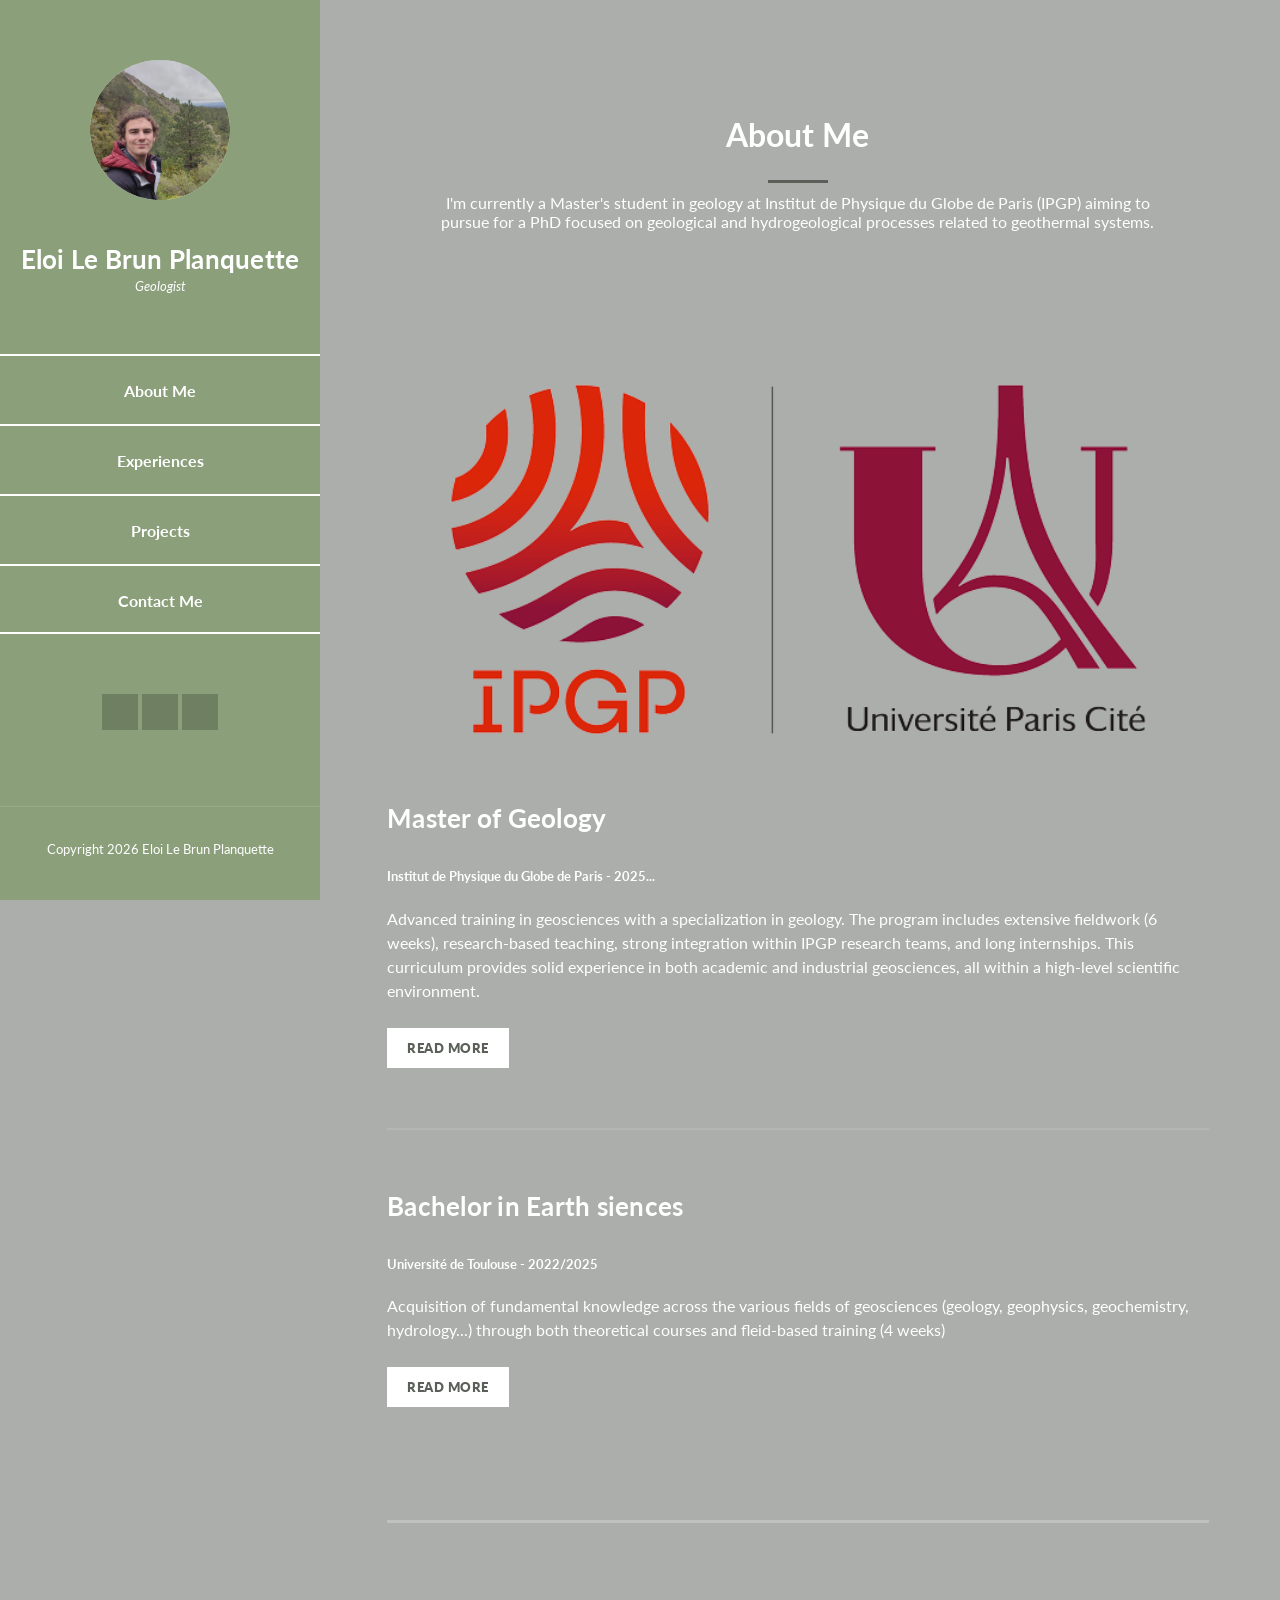
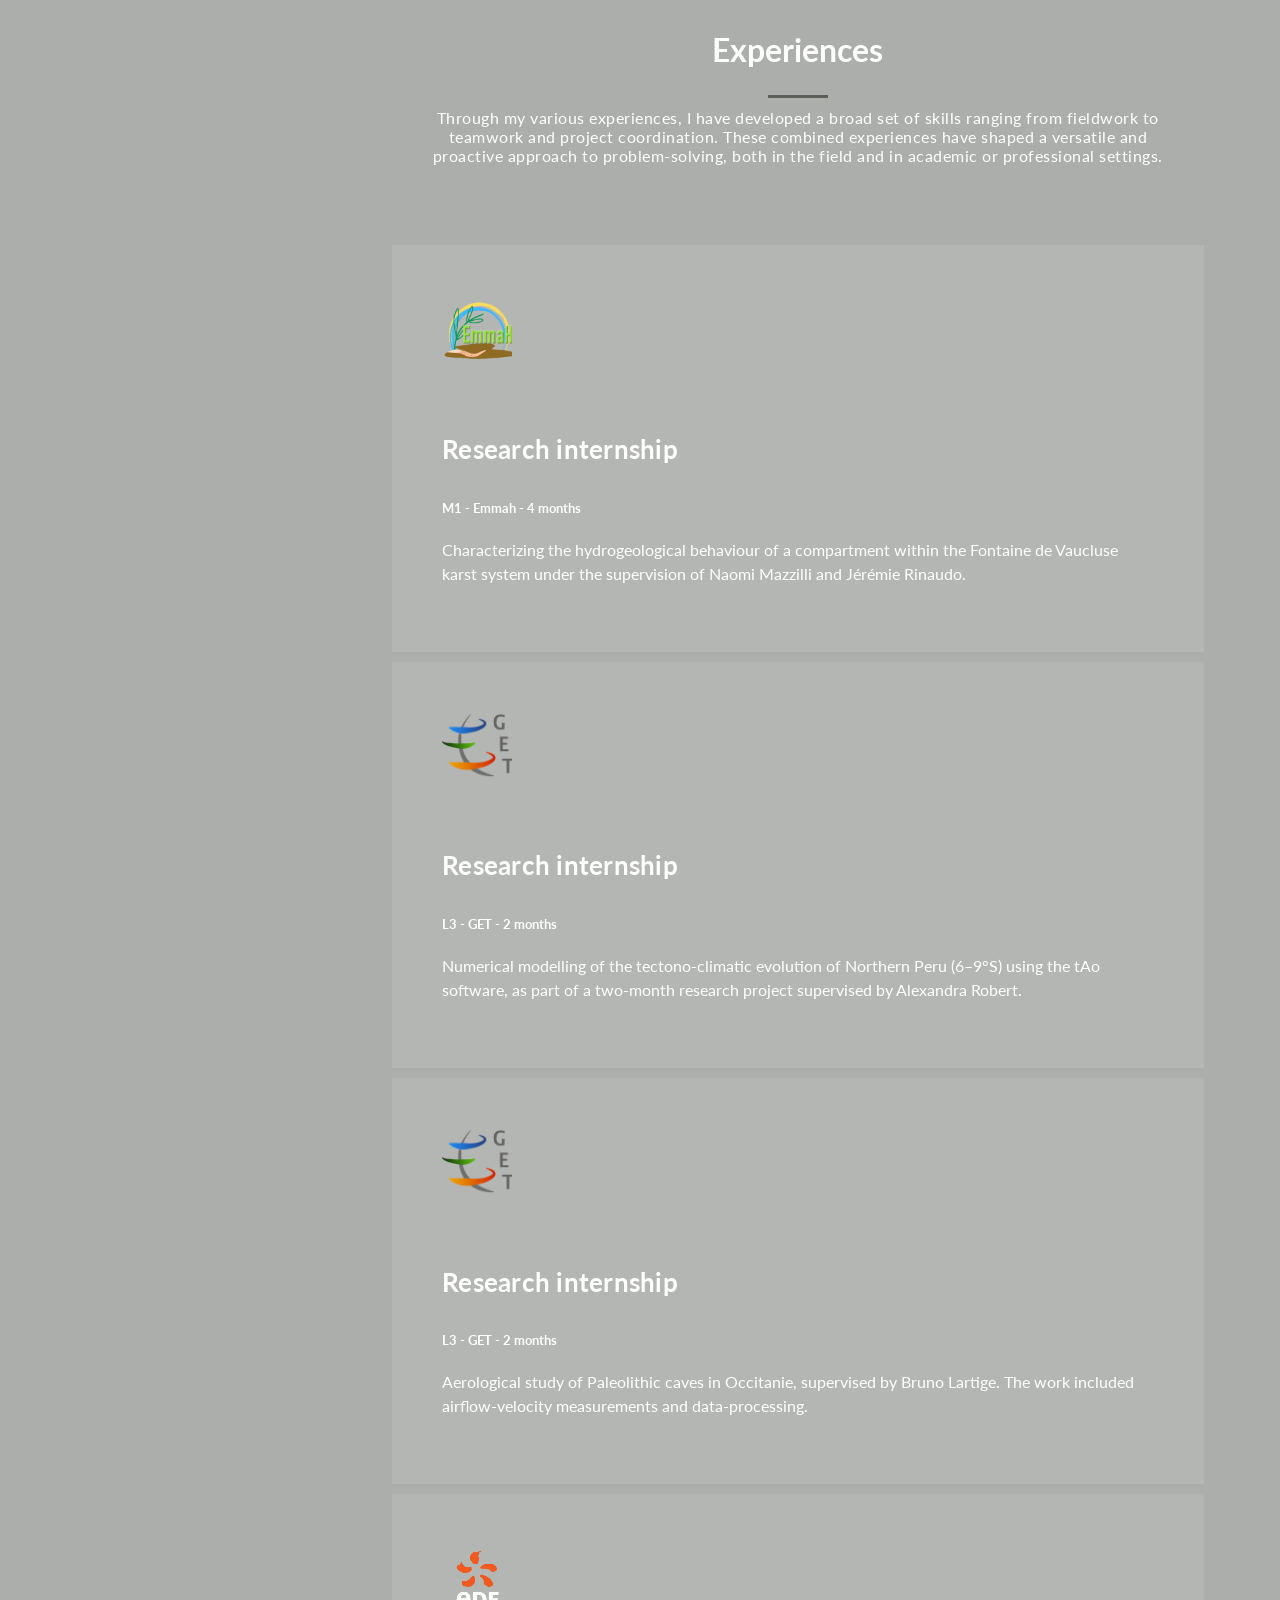
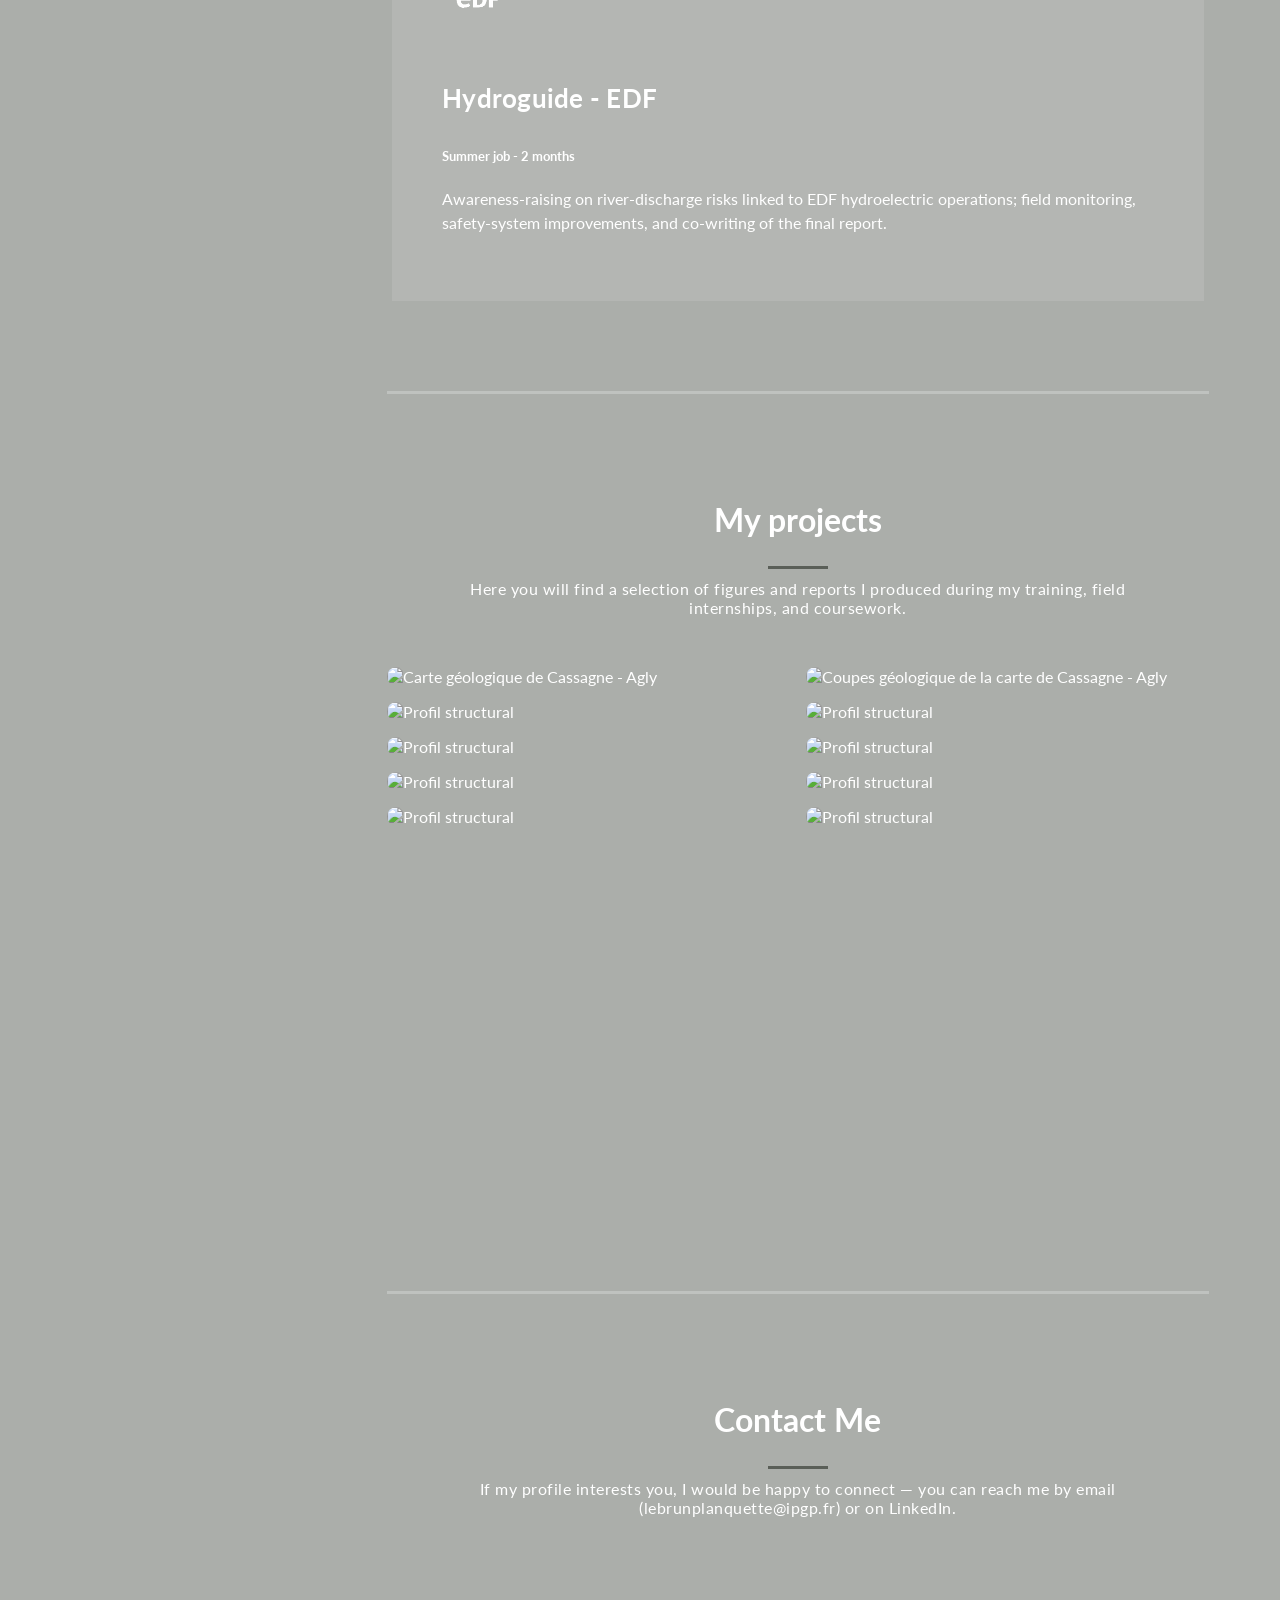
==== docs/index.html @ 13ba695a "Add files via upload" ====
<!DOCTYPE html>
<html lang="en">
  <head>
    <meta charset="utf-8" />
    <meta
      name="viewport"
      content="width=device-width, initial-scale=1, shrink-to-fit=no"
    />
    <meta name="description" content="" />
    <meta name="author" content="Eloi Le Brun Planquette" />
    <link
      href="https://fonts.googleapis.com/css?family=Lato:100,300,400,700,900"
      rel="stylesheet"
    />

    <title>Eloi Le Brun</title>
<!--
Reflux Template
https://templatemo.com/tm-531-reflux
-->
    <!-- Bootstrap core CSS -->
    <link href="vendor/bootstrap/css/bootstrap.min.css" rel="stylesheet" />

    <!-- Additional CSS Files -->
    <link rel="stylesheet" href="assets/css/fontawesome.css" />
    <link rel="stylesheet" href="assets/css/templatemo-style.css" />
    <link rel="stylesheet" href="assets/css/owl.css" />
    <link rel="stylesheet" href="assets/css/lightbox.css" />
    <link rel="stylesheet" href="assets/css/gallery.css" />
  </head>

  <body>
    <div id="page-wraper">
      <!-- Sidebar Menu -->
      <div class="responsive-nav">
        <i class="fa fa-bars" id="menu-toggle"></i>
        <div id="menu" class="menu">
          <i class="fa fa-times" id="menu-close"></i>
          <div class="container">
            <div class="image">
              <a href="#"><img src="assets/images/tof_prof.jpg" alt="" /></a>
            </div>
            <div class="author-content">
              <h4>Eloi Le Brun Planquette</h4>
              <span>Geologist</span>
            </div>
            <nav class="main-nav" role="navigation">
              <ul class="main-menu">
                <li><a href="#section1">About Me</a></li>
                <li><a href="#section2">Experiences</a></li>
                <li><a href="#section3">Projects</a></li>
                <li><a href="#section4">Contact Me</a></li>
              </ul>
            </nav>
            <div class="social-network">
              <ul class="soial-icons">
                
                <li>
                  <a href="https://www.linkedin.com/in/eloi-le-brun-planquette-794872347" target="_blank"><i class="fa fa-linkedin"></i></a>
                </li>
                <li>
                  <a href="../assets/images/CV2.pdf" target="_blank"><i class="fa fa-file"></i> </a>
                </li>
                <li>
                  <a href="#" onclick="copyMail()"><i class="fa fa-envelope-o"></i></a>
                  <span id="copy-msg" style="display:none; margin-left:8px;">Copied!</span>
                </li>
                
              </ul>
            </div>
            <div class="copyright-text">
              <p>Copyright 2026 Eloi Le Brun Planquette</p>
            </div>
          </div>
        </div>
      </div>

      <section class="section about-me" data-section="section1">
        <div class="container">
          <div class="section-heading">
            <h2>About Me</h2>
            <div class="line-dec"></div>
            <span
              > </span
            >I'm currently a Master's student in geology at Institut de Physique du Globe de Paris (IPGP) 
            aiming to pursue for a PhD  focused on geological and hydrogeological processes 
            related to geothermal systems.
          </div>
          <div class="left-image-post">
            <div class="row">
              <div class="col-md-6">
                <div class="left-image">
                  <img src="assets/images/logoUP-IPG.png" alt="" />
                </div>
              </div>
              <div class="col-md-6">
                <div class="right-text">
                  <h4>Master of Geology</h4>
                  <h5>Institut de Physique du Globe de Paris - 2025...</h5>
                  <p>
                    Advanced training in geosciences with a specialization in geology. 
                    The program includes extensive fieldwork (6 weeks), research‑based teaching, 
                    strong integration within IPGP research teams, and long internships. 
                    This curriculum provides solid experience in both academic and industrial geosciences, 
                    all within a high‑level scientific environment.
                  </p>
                  <div class="white-button">
                    <a href="#">Read More</a>
                  </div>
                </div>
              </div>
            </div>
          </div>
          <div class="right-image-post">
            <div class="row">
              <div class="col-md-6">
                <div class="left-text">
                  <h4>Bachelor in Earth siences</h4>
                  <h5>Université de Toulouse - 2022/2025</h5>
                  <p>
                  Acquisition of fundamental knowledge across the various fields of geosciences 
                  (geology, geophysics, geochemistry, hydrology...) through both theoretical courses 
                  and fleid-based training (4 weeks)
                  </p>
                  <div class="white-button">
                    <a href="#">Read More</a>
                  </div>
                </div>
              </div>
              <div class="col-md-6">
                <div class="right-image">
                  <img src="assets/images/UT.svg" alt="" />
                </div>
              </div>
            </div>
          </div>
        </div>
      </section>

      <section class="section my-services" data-section="section2">
        <div class="container">
          <div class="section-heading">
            <h2>Experiences</h2>
            <div class="line-dec"></div>
            <span
              >Through my various experiences, I have developed a broad set of skills ranging 
              from fieldwork to teamwork and project coordination. These combined experiences 
              have shaped a versatile and proactive approach to problem‑solving, both in the 
              field and in academic or professional settings.</span
            >
          </div>
          <div class="row">
            <div class="col-md-6">
              <div class="service-item">
                <div class="first-service-icon service-icon"></div>
                <h4>Research internship</h4>
                <h5>M1 - Emmah - 4 months</h5>
                <p>
                  Characterizing the hydrogeological behaviour of a compartment within the Fontaine de Vaucluse 
                  karst system under the supervision of Naomi Mazzilli and Jérémie Rinaudo.
                </p>
              </div>
            </div>
            <div class="col-md-6">
              <div class="service-item">
                <div class="second-service-icon service-icon"></div>
                <h4>Research internship</h4>
                <h5>L3 - GET - 2 months</h5>
                <p>
                  Numerical modelling of the tectono‑climatic evolution of Northern Peru (6–9°S) 
                  using the tAo software, as part of a two‑month research project supervised by Alexandra Robert.
                </p>
              </div>
            </div>
            <div class="col-md-6">
              <div class="service-item">
                <div class="third-service-icon service-icon"></div>
                <h4>Research internship</h4>
                <h5>L3 - GET - 2 months</h5>
                <p>
                  Aerological study of Paleolithic caves in Occitanie, supervised by Bruno Lartige. The work included airflow‑velocity measurements and data-processing.
                </p>
              </div>
            </div>
            <div class="col-md-6">
              <div class="service-item">
                <div class="fourth-service-icon service-icon"></div>
                <h4>Hydroguide - EDF</h4>
                <h5>Summer job - 2 months</h5>
                <p>
                 Awareness‑raising on river‑discharge risks linked to EDF hydroelectric operations; field monitoring, 
                 safety‑system improvements, and co‑writing of the final report.
                </p>
              </div>
            </div>
          </div>
        </div>
      </section>

      <section class="section my-work" data-section="section3">
        <div class="container">
          <div class="section-heading">
            <h2>My projects</h2>
            <div class="line-dec"></div>
            <span
              >Here you will find a selection of figures and reports I produced during my training, 
              field internships, and coursework.</span
            >
          </div>

          <div class="gallery">
            <div class="img-card">
              <img src="../assets/images/agli1.png" alt="Carte géologique de Cassagne - Agly">
              <div class="img-caption">
                Carte géologique de Cassagne - Agly
              </div>
            </div>

            <div class="img-card">
              <img src="../assets/images/agli2.png" alt="Coupes géologique de la carte de Cassagne - Agly">
              <div class="img-caption">
                Coupes géologique de la carte de Cassagne - Agly
              </div>
            </div>

            <div class="img-card">
              <img src="../assets/images/agli3.png" alt="Profil structural">
              <div class="img-caption">
                Schéma interprétatif de l'histoire géodynamique du massif de l’Agly.

              </div>
            </div>

            <div class="img-card">
              <img src="../assets/images/cantal1.png" alt="Profil structural">
              <div class="img-caption">
                Stratigraphic log of Grottes de Perrier (France - Massif Central).

              </div>
            </div>

            <div class="img-card">
              <img src="../assets/images/cantal2.png" alt="Profil structural">
              <div class="img-caption">
                Stratigraphic log of Rocher Laval (France - Massif Central).

              </div>
            </div>

            <div class="img-card">
              <img src="../assets/images/cantal3.png" alt="Profil structural">
              <div class="img-caption">
                Panoramic section of the Planèzes de Trizac deposits (France - Massif Central).
              </div>
            </div>

            <div class="img-card">
              <img src="../assets/images/cantal4.png" alt="Profil structural">
              <div class="img-caption">
                Panoramic section of the Cère Valley (France - Massif Central).
              </div>
            </div>

            <div class="img-card" data-pdf="../assets/docs/poster_Volc.pdf">
              <img src="../assets/images/poster.png" alt="Profil structural">
              <div class="img-caption">
                Synthetic bibliographic poster – Volcanic Systems course.
              </div>
            </div>

            <div class="img-card">
              <img src="../assets/images/Or_M2_200.png" alt="Profil structural">
              <div class="img-caption">
                Schéma interprétatif de l'histoire géodynamique du massif de l’Agly.
              </div>
            </div>

            <div class="img-card" data-pdf="../assets/docs/rapport_sol.pdf">
              <img src="../assets/images/rapport_sol.png" alt="Profil structural">
              <div class="img-caption">
                Bibliographic report on the impact of mafic volcanic rock weathering on CO₂ fluxes.
              </div>
            </div>


          </div>




          <!-- <div class="row">
            <div class="isotope-wrapper">
              <form class="isotope-toolbar">
                <label
                  ><input
                    type="radio"
                    data-type="*"
                    checked=""
                    name="isotope-filter"
                  />
                  <span>all</span></label
                > -->
                <!-- <label
                  ><input
                    type="radio"
                    data-type="people"
                    name="isotope-filter"
                  />
                  <span>Research &amp; Case Studies</span></label
                >
                <label
                  ><input
                    type="radio"
                    data-type="nature"
                    name="isotope-filter"
                  />
                  <span>Technical Projects</span></label
                >
                <label
                  ><input
                    type="radio"
                    data-type="animals"
                    name="isotope-filter"
                  />
                  <span>Fieldwork</span></label
                >
              </form>
              <div class="isotope-box">
                <div class="isotope-item" data-type="nature">
                  <figure class="snip1321">
                    <img
                      src="assets/images/Or_M2_200.png"
                      alt="sq-sample26"
                    />
                    <figcaption>
                      <a
                        href="assets/images/Or_M2_200.png"
                        data-lightbox="image-1"
                        data-title="Caption"
                        ><i class="fa fa-search"></i
                      ></a>
                      <h4>First Title</h4>
                      <span>free to use our template</span>
                    </figcaption>
                  </figure>
                </div>

                <div class="isotope-item" data-type="people">
                  <figure class="snip1321">
                    <img
                      src="assets/images/poster.png"
                      alt="sq-sample26"
                    />
                    <figcaption>
                      <a
                        href="assets/images/poster.png"
                        data-lightbox="image-1"
                        data-title="Caption"
                        ><i class="fa fa-search"></i
                      ></a>
                      <h4>Second Title</h4>
                      <span>please tell your friends</span>
                    </figcaption>
                  </figure>
                </div>

                <div class="isotope-item" data-type="animals">
                  <figure class="snip1321">
                    <img
                      src="assets/images/agli1.png"
                      alt="sq-sample26"
                    />
                    <figcaption>
                      <a
                        href="assets/images/agli1.png"
                        data-lightbox="image-1"
                        data-title="Caption"
                        ><i class="fa fa-search"></i
                      ></a>
                      <h4>Item Third</h4>
                      <span>customize anything</span>
                    </figcaption>
                  </figure>
                </div>

                <div class="isotope-item" data-type="people">
                  <figure class="snip1321">
                    <img
                      src="assets/images/portfolio-04.jpg"
                      alt="sq-sample26"
                    />
                    <figcaption>
                      <a
                        href="assets/images/portfolio-04.jpg"
                        data-lightbox="image-1"
                        data-title="Caption"
                        ><i class="fa fa-search"></i
                      ></a>
                      <h4>Item Fourth</h4>
                      <span>Re-distribution not allowed</span>
                    </figcaption>
                  </figure>
                </div>

                <div class="isotope-item" data-type="nature">
                  <figure class="snip1321">
                    <img
                      src="assets/images/portfolio-05.jpg"
                      alt="sq-sample26"
                    />
                    <figcaption>
                      <a
                        href="assets/images/portfolio-05.jpg"
                        data-lightbox="image-1"
                        data-title="Caption"
                        ><i class="fa fa-search"></i
                      ></a>
                      <h4>Fifth Awesome</h4>
                      <span>Ut sollicitudin risus</span>
                    </figcaption>
                  </figure>
                </div>

                <div class="isotope-item" data-type="animals">
                  <figure class="snip1321">
                    <img
                      src="assets/images/agli2.png"
                      alt="sq-sample26"
                    />
                    <figcaption>
                      <a
                        href="assets/images/agli2.png"
                        data-lightbox="image-1"
                        data-title="Caption"
                        ><i class="fa fa-search"></i
                      ></a>
                      <h4>Awesome Sixth</h4>
                      <span>Donec eget massa ante</span>
                    </figcaption>
                  </figure>
                </div>

                <div class="isotope-item" data-type="animals">
                  <figure class="snip1321">
                    <img
                      src="assets/images/cantal1.png"
                      alt="sq-sample26"
                    />
                    <figcaption>
                      <a
                        href="assets/images/cantal1.png"
                        data-lightbox="image-1"
                        data-title="Caption"
                        ><i class="fa fa-search"></i
                      ></a>
                      <h4>Awesome Sixth</h4>
                      <span>Donec eget massa ante</span>
                    </figcaption>
                  </figure>
                </div>

                <div class="isotope-item" data-type="animals">
                  <figure class="snip1321">
                    <img
                      src="assets/images/cantal2.png"
                      alt="sq-sample26"
                    />
                    <figcaption>
                      <a
                        href="assets/images/cantal2.png"
                        data-lightbox="image-1"
                        data-title="Caption"
                        ><i class="fa fa-search"></i
                      ></a>
                      <h4>Awesome Sixth</h4>
                      <span>Donec eget massa ante</span>
                    </figcaption>
                  </figure>
                </div>

                <div class="isotope-item" data-type="animals">
                  <figure class="snip1321">
                    <img
                      src="assets/images/cantal3.png"
                      alt="sq-sample26"
                    />
                    <figcaption>
                      <a
                        href="assets/images/cantal3.png"
                        data-lightbox="image-1"
                        data-title="Caption"
                        ><i class="fa fa-search"></i
                      ></a>
                      <h4>Awesome Sixth</h4>
                      <span>Donec eget massa ante</span>
                    </figcaption>
                  </figure>
                </div>

                <div class="isotope-item" data-type="animals">
                  <figure class="snip1321">
                    <img
                      src="assets/images/cantal4.png"
                      alt="sq-sample26"
                    />
                    <figcaption>
                      <a
                        href="assets/images/cantal4.png"
                        data-lightbox="image-1"
                        data-title="Caption"
                        ><i class="fa fa-search"></i
                      ></a>
                      <h4>Awesome Sixth</h4>
                      <span>Donec eget massa ante</span>
                    </figcaption>
                  </figure>
                </div>

              </div>
            </div>
          </div> -->
        </div>
      </section>

      <section class="section contact-me" data-section="section4">
        <div class="container">
          <div class="section-heading">
            <h2>Contact Me</h2>
            <div class="line-dec"></div>
            <span
              >If my profile interests you, I would be happy to connect — you can reach me by email (lebrunplanquette@ipgp.fr) or on LinkedIn.</span
            >
          </div>
          <!-- <div class="row">
            <div class="right-content">
              <div class="container">
                <form id="contact" action="./assets/php/sendmail.php" method="post">
                  <div class="row">
                    <div class="col-md-6">
                      <fieldset>
                        <input
                          name="name"
                          type="text"
                          class="form-control"
                          id="name"
                          placeholder="Your name..."
                          required=""
                        />
                      </fieldset>
                    </div>
                    <div class="col-md-6">
                      <fieldset>
                        <input
                          name="email"
                          type="text"
                          class="form-control"
                          id="email"
                          placeholder="Your email..."
                          required=""
                        />
                      </fieldset>
                    </div>
                    <div class="col-md-12">
                      <fieldset>
                        <input
                          name="subject"
                          type="text"
                          class="form-control"
                          id="subject"
                          placeholder="Subject..."
                          required=""
                        />
                      </fieldset>
                    </div>
                    <div class="col-md-12">
                      <fieldset>
                        <textarea
                          name="message"
                          rows="6"
                          class="form-control"
                          id="message"
                          placeholder="Your message..."
                          required=""
                        ></textarea>
                      </fieldset>
                    </div>
                    <div class="col-md-12">
                      <fieldset>
                        <button type="submit" id="form-submit" class="button">
                          Send Message
                        </button>
                      </fieldset>
                    </div>
                  </div>
                </form>
              </div>
            </div>
          </div>
        </div>
      </section>
    </div> -->
    <div id="lightbox" class="lightbox">
      <img id="lightbox-img" src="" alt="">
      <iframe id="lightbox-pdf" style="display:none;" frameborder="0"></iframe>
      <div id="lightbox-caption"></div>
    </div>
    <!-- Scripts -->
    <!-- Bootstrap core JavaScript -->
    <script src="vendor/jquery/jquery.min.js"></script>
    <script src="vendor/bootstrap/js/bootstrap.bundle.min.js"></script>

    <script src="assets/js/isotope.min.js"></script>
    <script src="assets/js/owl-carousel.js"></script>
    <script src="assets/js/lightbox.js"></script>
    <script src="assets/js/custom.js"></script>
    <script src="assets/js/gallery.js"></script>
    <script>
      //according to loftblog tut
      $(".main-menu li:first").addClass("active");

      var showSection = function showSection(section, isAnimate) {
        var direction = section.replace(/#/, ""),
          reqSection = $(".section").filter(
            '[data-section="' + direction + '"]'
          ),
          reqSectionPos = reqSection.offset().top - 0;

        if (isAnimate) {
          $("body, html").animate(
            {
              scrollTop: reqSectionPos
            },
            800
          );
        } else {
          $("body, html").scrollTop(reqSectionPos);
        }
      };

      var checkSection = function checkSection() {
        $(".section").each(function() {
          var $this = $(this),
            topEdge = $this.offset().top - 80,
            bottomEdge = topEdge + $this.height(),
            wScroll = $(window).scrollTop();
          if (topEdge < wScroll && bottomEdge > wScroll) {
            var currentId = $this.data("section"),
              reqLink = $("a").filter("[href*=\\#" + currentId + "]");
            reqLink
              .closest("li")
              .addClass("active")
              .siblings()
              .removeClass("active");
          }
        });
      };

      $(".main-menu").on("click", "a", function(e) {
        e.preventDefault();
        showSection($(this).attr("href"), true);
      });

      $(window).scroll(function() {
        checkSection();
      });
    </script>    
  </body>
</html>
---- docs/assets/css/templatemo-style.css ----
/*

Reflux Template

https://templatemo.com/tm-531-reflux

*/

@import url(fontawesome.css);
@import url("https://fonts.googleapis.com/css?family=Lato:100,300,400,700,900");
body {
    font-family: 'Lato', sans-serif;
}

#page-wraper {
    background: url(../images/background_im_opac.png) no-repeat center center fixed;
    -webkit-background-size: cover;
    -moz-background-size: cover;
    -o-background-size: cover;
    background-size: cover;
    width: 100%;

}


/* Basic */

body {
    overflow-x: hidden;
    background-color:#5a5f5881;
}

input,
select,
textarea {
    outline: none;
}

a,
a:hover {
    text-decoration: none;
}

p {
    font-size: 16px;
    line-height: 24px;
    color: #fff;
}

h4 {
    font-size: 26px;
    font-weight: 700;
    color: #fff;
    letter-spacing: 0.25px;
}

img {
    width: 100%;
    overflow: hidden;
}

ul {
    padding: 0;
    margin: 0;
    list-style: none;
}

ul li {
    display: inline-block;
}

html {
    -webkit-box-sizing: border-box;
    -moz-box-sizing: border-box;
    box-sizing: border-box;
}

*,
*:before,
*:after {
    -webkit-box-sizing: inherit;
    -moz-box-sizing: inherit;
    box-sizing: inherit;
}

.clearfix {
    zoom: 1;
}

.clearfix:before,
.clearfix:after {
    content: "";
    display: table;
}

.clearfix:after {
    clear: both;
}

.container {
    margin: 0 auto;
}

.main-nav {
    text-align: center;
}

.main-nav li:last-child a {
    border-bottom: 2px solid #fff;
}

.main-nav li {
    display: block;
}

.main-nav li a {
    height: 70px;
    line-height: 70px;
    display: inline-block;
    font-size: 16px;
    font-weight: 700;
    color: #fff;
    width: 100%;
    transition: all 0.5s;
    border-top: 2px solid #fff;
}

.main-nav li:hover a,
.main-nav li.active a {
    background: #fff;
    color: #5a5f58;
}

/* Sidebar Menu */

.menu .image {
    margin-top: 60px;
}

.menu .image img {
    width: 140px;
    height: 140px;
    border-radius: 50%;
    text-align: center;
}

.menu .author-content {
    margin: 40px 0px 60px 0px;
}

.menu .author-content h4 {
    margin-bottom: 0px;
}

.menu .author-content span {
    font-size: 13px;
    font-style: italic;
    color: #fff;
}

.menu .social-network {
    margin-top: 60px;
}

.menu .social-network ul li {
    margin: 0 3px;
}

.menu .social-network ul li a {
    width: 40px;
    height: 40px;
    display: inline-block;
    text-align: center;
    line-height: 40px;
    background-color: rgba(0, 0, 0, 0.2);
    color: #fff;
    font-size: 14px;
    transition: all 0.5s;
}

.menu .social-network ul li a:hover {
    background-color: #fff;
    color: #5a5f58;
}

.menu .copyright-text {
    position: relative;
    margin-top: 60px;
}

.menu .copyright-text p {
    border-top: 1px solid rgba(250, 250, 250, 0.1);
    display: inline-block;
    width: 100%;
    padding-left: 30px;
    padding-right: 30px;
    padding-top: 30px;
    font-size: 13px;
}

.menu:before,
.menu:after {
    content: "";
    display: table;
}

.menu:after {
    clear: both;
}

.menu a {
    text-decoration: none;
    color: inherit;
}

.menu {
    text-align: center;
}

.menu::-webkit-scrollbar {
    display: none;
}

.menu {
    left: 10%;
  -webkit-transition: -webkit-transform 233ms cubic-bezier(0, 0, 0.21, 1);
  -webkit-overflow-scrolling: touch;
  background-color: #8a9f7a;
  box-sizing: border-box;
  height: 100vh;  
  max-height: 100vh !important;
  max-width: 80vw !important;
  min-width: 45px !important;
  outline: none;
  overflow-x: hidden !important;
  overflow-y: auto !important;
  padding: 0;
  position: fixed !important;
  top: calc(0px);  
  width: 20%;
  will-change: transform;
  z-index: 9999 !important;
}

.menu-toggle {
  color: #fff;
  cursor: pointer;
  font-size: 25px;
  position: fixed;
  right: 25px;
  top: 25px;
}

#menu-toggle {
    z-index: 999;
    cursor: pointer;
    position: fixed;
    top: 0;
    left: 0;
    color: #5a5f58;
    background-color: #fff;
    width: 60px;
    height: 60px;
    text-align: center;
    display: inline-block;
    line-height: 60px;
}

.menu-close {
  cursor: pointer;
}

#menu-close {
    cursor: pointer;
    text-align: right;
    color: #5a5f58;
    background-color: #fff;
    width: 100%;
    height: 60px;
    text-align: center;
    display: inline-block;
    line-height: 60px;
}


/* Section */

.section {
    color: #fff;
    width: 55%;
    right: 10%;
    left: 35%;
    position: relative;
    min-height: 100vh;
    padding-bottom: 80px;
    border-bottom: 3px solid rgba(250, 250, 250, 0.25);
}

.section-heading {
    text-align: center;
    padding: 80px 45px;
}

.section-heading h2 {
    font-size: 32px;
    font-weight: 700;
    color: #fff;
}

.section-heading .line-dec {
    width: 60px;
    height: 3px;
    background-color: #5a5f58;
    margin: 10px auto;
}

.section-heading span {
    margin-top: 5px;
    font-size: 16px;
    color: #fff;
    letter-spacing: 0.5px;
}


/* Buttons */

.white-button a {
    display: inline-block;
    padding: 12px 20px;
    background-color: #fff;
    color: #5a5f58;
    font-size: 13px;
    font-weight: 800;
    letter-spacing: 0.5px;
    text-transform: uppercase;
    transition: all 0.5s;
}

.white-button a:hover {
    background-color: #5a5f58;
    color: #fff;
}

button {
    display: inline-block;
    padding: 10px 20px;
    background-color: #fff;
    color: #5a5f58;
    font-size: 12px;
    font-weight: 800;
    letter-spacing: 0.5px;
    text-transform: uppercase;
    transition: all 0.5s;
    border: none;
    outline: none;
    cursor: pointer;
}

button:hover {
    outline: none;
    background-color: #5a5f58;
    color: #fff;
}


/* Left & Right Post */

.right-image-post {
    margin-top: 60px;
    padding-top: 60px;
    border-top: 2px solid rgba(250, 250, 250, 0.1);
}

.left-image img {
    border-radius: 5px;
    margin-top: 10px;
}


.right-image img {
    border-radius: 5px;
    margin-top: 30px;
}

.right-image-post h4,
.left-image-post h4 {
    margin-top: 30px;
}

.right-image-post p,
.left-image-post p {
    margin-top: 20px;
    /* text-align: justify;
    text-justify: inter-word;    */
}

.right-image-post .white-button,
.left-image-post .white-button {
    margin-top: 30px;
}


/* Services */

.my-services .col-md-6 {
    padding-left: 5px;
    padding-right: 5px;
}

.service-item {
    margin-bottom: 10px;
    padding: 50px;
    background-color: rgba(250, 250, 250, 0.1);
    transition: all 0.5s;
}

.service-item h4 {
    transition: all 0.5s;
}

.service-item p {
    transition: all 0.5s;
}

.service-item:hover {
    background-color: rgba(250, 250, 250, 1);
}

.service-item:hover h4 {
    color: #1e1e1e;
}

.service-item:hover h5 {
    color: #1e1e1e;
}

.service-item:hover p {
    color: #4a4a4a;
}

.service-item .service-icon {
    width: 70px;
    height: 70px;
    display: inline-block;
    margin-bottom: 30px;
    background-size: cover;
    background-repeat: no-repeat;
    transition: all 0.5s;
}

.service-item .first-service-icon {
    background-image: url(../images/EMMAH_Fond_transparent.png);
}

.service-item:hover .first-service-icon {
    background-image: url(../images/EMMAH_Fond_COULEURS.png);
}

.service-item .second-service-icon {
    background-image: url(../images/Logo_GET.png);
}

.service-item:hover .second-service-icon {
    background-image: url(../images/Logo_GET_COULEURS.png);
}

.service-item .third-service-icon {
    background-image: url(../images/Logo_GET.png);
}

.service-item:hover .third-service-icon {
    background-image: url(../images/Logo_GET_COULEURS.png);
}

.service-item .fourth-service-icon {
    background-image: url(../images/EDF.png);
}

.service-item:hover .fourth-service-icon {
    background-image: url(../images/EDF_COULEURS.png);
}


/* My Work */

section.my-work .section-heading {
    text-align: center;
    padding: 80px 45px 50px 45px;
}

.isotope-wrapper {
    position: relative;
    width: 100%;
    margin: auto;
}

.isotope-toolbar input[type="radio"] {
    display: none;
}

.isotope-toolbar span {
    text-transform: capitalize;
    display: inline-block;
    margin-right: 15px;
    padding-bottom: 3px;
    font-size: 15px;
    font-weight: 700;
    border-bottom: 2px solid transparent;
    transform: ease-in-out 0.5s;
    cursor: pointer;
}

.isotope-toolbar input[type="radio"]:checked + span {
    color: #5a5f58;
    border-bottom: 2px solid #5a5f58;
}

.isotope-box {
    position: relative;
    width: 100%;
}

.isotope-toolbar {
    text-align: center;
    margin: 10px;
}

.isotope-toolbar p {
    border-top: 1px solid #fff;
    padding-top: 15px;
}

.isotope-toolbar a {
    color: #fff;
}

.isotope-item {
    position: relative;
    width: 48%;
    margin: 1%;
    border-bottom: 2px solid rgba(250,250,250,0.1);
    padding-bottom: 30px;
    margin-bottom: 30px;
}

.isotope-item img {
    top: 0;
    left: 0;
    width: 100%;
    height: 100%;
    border-radius: 5px;
}

.lazyload {
    background: #f7f7f7;
}

.lazyloading {
    background: #f7f7f7 url(//afarkas.github.io/lazysizes/assets/imgs/loader.gif) no-repeat center;
    min-height: 60px;
}

figure.snip1321 {
  overflow: hidden;
  text-align: center;
  -webkit-perspective: 50em;
  perspective: 50em;
}
figure.snip1321 * {
  -webkit-box-sizing: padding-box;
  box-sizing: padding-box;
  -webkit-transition: all 0.2s ease-out;
  transition: all 0.2s ease-out;
}
figure.snip1321 figcaption {
  top: 50%;
  left: 20px;
  right: 20px;
  position: absolute;
  opacity: 0;
  z-index: 1;
}
figure.snip1321 h4 {
    margin-top: 15px;
  margin-bottom: 5px;
  color: #232323;
}
figure.snip1321 span {
    font-size: 14px;
    font-style: italic;
    display: block;
    color: #7a7a7a;
}
figure.snip1321 i {
  position: relative!important;
  font-size: 18px;
  background-color: #5a5f58;
  width: 40px;
  height: 40px;
  display: inline-block;
  text-align: center;
  line-height: 40px;
  border-radius: 5px;
  color: #fff;
}
figure.snip1321:after {
  background-color: #ffffff;
  position: absolute;
  content: "";
  display: block;
  top: 20px;
  left: 20px;
  right: 20px;
  bottom: 20px;
  -webkit-transition: all 0.4s ease-in-out;
  transition: all 0.4s ease-in-out;
  -webkit-transform: rotateX(-90deg);
  transform: rotateX(-90deg);
  -webkit-transform-origin: 50% 50%;
  -ms-transform-origin: 50% 50%;
  transform-origin: 50% 50%;
  opacity: 0;
}
figure.snip1321 a {
  left: 0;
  right: 0;
  top: 0;
  bottom: 0;
  z-index: 1;
}
figure.snip1321:hover figcaption,
figure.snip1321.hover figcaption {
  -webkit-transform: translateY(-50%);
  transform: translateY(-50%);
  opacity: 1;
  -webkit-transition-delay: 0.2s;
  transition-delay: 0.2s;
}
figure.snip1321:hover:after,
figure.snip1321.hover:after {
  -webkit-transform: rotateX(0);
  transform: rotateX(0);
  opacity: 0.9;
}


/* Contact Me */

section.contact-me {
    border-bottom: none;
}

#contact input {
    background-color: rgba(250,250,250,0.1);
    border: 1px solid rgba(250,250,250,1);
    border-radius: 0px;
    margin-bottom: 30px;
    color: #fff;
    font-size: 14px;
    height: 40px;
    line-height: 40px;
    width: 100%;
    padding-left: 15px;
}

#contact input:focus {
    outline: none;
    box-shadow: none;
}

#contact textarea {
    background-color: rgba(250,250,250,0.1);
    border: 1px solid rgba(250,250,250,1);
    border-radius: 0px;
    margin-bottom: 30px;
    color: #fff;
    font-size: 14px;
    height: 180px;
    max-height: 220px;
    line-height: 40px;
    width: 100%;
    padding-left: 15px;
}

#contact textarea:focus {
    outline: none;
    box-shadow: none;
}

#contact {
    text-align: center;
}

@media screen and (max-width: 1680px) {
    .menu {
        left: 5%;
    }

    .section {
        color: #fff;
        width: 65%;
        right: 5%;
        left: 30%;
    }
}

@media screen and (max-width: 1680px) and (min-width: 846px) { 
    .menu .social-network ul li a {
        width: 36px;
        height: 36px;
        line-height: 36px;
    }

    .menu .social-network ul li {
        margin: 0;
    }

    .menu .image {
        margin-top: 60px;
    }
}

@media screen and (max-width: 1280px) {
    .menu {
        left: 0%;
    }

    .right-image-post h4,
    .left-image-post h4 {
        margin-top: 0px;
    }

    .right-image-post p,
    .left-image-post p {
        margin-top: 15px;
    }

    .right-image-post .white-button,
    .left-image-post .white-button {
        margin-top: 25px;
    }

}

.menu .container {
    padding-left: 0;
    padding-right: 0;
}

@media screen and (max-width: 1280px) and (min-width: 846px) {
    .menu {
        width: 25%;
    }
}

#menu-toggle,
#menu-close {
    display: none;
}  

@media screen and (max-width: 845px) {        
    #menu-toggle,
    #menu-close {
        display: inline-block;
    }    

    .menu {        
        width: 320px;
        -webkit-transform: translateX(-100%) !important;
        transform: translateX(-100%) !important;
        transition: -webkit-transform 233ms cubic-bezier(0, 0, 0.21, 1);
        transition: transform 233ms cubic-bezier(0, 0, 0.21, 1);
        transition: transform 233ms cubic-bezier(0, 0, 0.21, 1), -webkit-transform 233ms cubic-bezier(0, 0, 0.21, 1);
    }

    .menu .image {
        margin-top: 40px;        
    }

    .menu .image img {
        width: 120px;
        height: 120px;
    }

    .menu .author-content {
        margin: 20px 0px 40px 0px;
    }

    .menu .container {
        padding-left: 15px;
        padding-right: 15px;
    }

    .menu.open {
        display: inline-block;
        -webkit-transform: translateX(0) !important;
                transform: translateX(0) !important;
    }

    .responsive-nav {
        display: inline-block;
    }
    .section {
        width: 94%;
        right: 3%;
        left: 3%;
    }
    .isotope-item {
        width: 94%;
        margin: 3%;
    }
    .left-image-post img {
        margin-bottom: 30px;
    }
    .right-image-post img {
        margin-top: 30px;
    }
    .isotope-item {
        border-bottom: none;
        text-align: center;
    }
    .isotope-toolbar {
        margin-bottom: 20px;
    }
}
---- docs/assets/css/gallery.css ----
/* Conteneur de la galerie */
.gallery {
  display: grid;
  grid-template-columns: repeat(auto-fit, minmax(300px, 1fr));
  gap: 16px;
}

/* Carte image */
.img-card {
  position: relative;
  overflow: hidden;
  border-radius: 12px;
  cursor: pointer;
}

/* Image */
.img-card img {
  width: 100%;
  height: 100%;
  object-fit: cover;
  display: block;
  transition: transform 0.4s ease;
  margin: auto;
} 






/* Bandeau légende */
.img-caption {
  position: absolute;
  left: 0;
  right: 0;
  bottom: 0;
  padding: 8px 12px;
  background: linear-gradient(to top, rgba(0,0,0,0.75), rgba(0,0,0,0));
  color: #fff;
  font-size: 0.9rem;
  opacity: 0;
  transform: translateY(20px);
  transition: opacity 0.3s ease, transform 0.3s ease;
}

/* Effet au survol */
.img-card:hover img {
  transform: scale(1.05);
}

.img-card:hover .img-caption {
  opacity: 1;
  transform: translateY(0);
}

#lightbox {
  position: fixed;
  inset: 0;
  background: rgba(0,0,0,0.85);
  display: flex;
  flex-direction: column;
  justify-content: center;
  align-items: center;
  opacity: 0;
  pointer-events: none;
  transition: opacity 0.3s ease;
  z-index: 9999;
}

#lightbox.active {
  opacity: 1;
  pointer-events: auto;
}

#lightbox-img {
  max-width: 90%;
  max-height: 80%;
  object-fit: contain;
  border-radius: 8px;
  margin-bottom: 20px;
  pointer-events: none; /* 🔥 indispensable pour fermer la lightbox */
}

#lightbox-caption {
  color: white;
  font-size: 1.1rem;
  text-align: center;
  max-width: 80%;
}

#lightbox-pdf {
  width: 90%;
  height: 90%;
  border-radius: 8px;
}
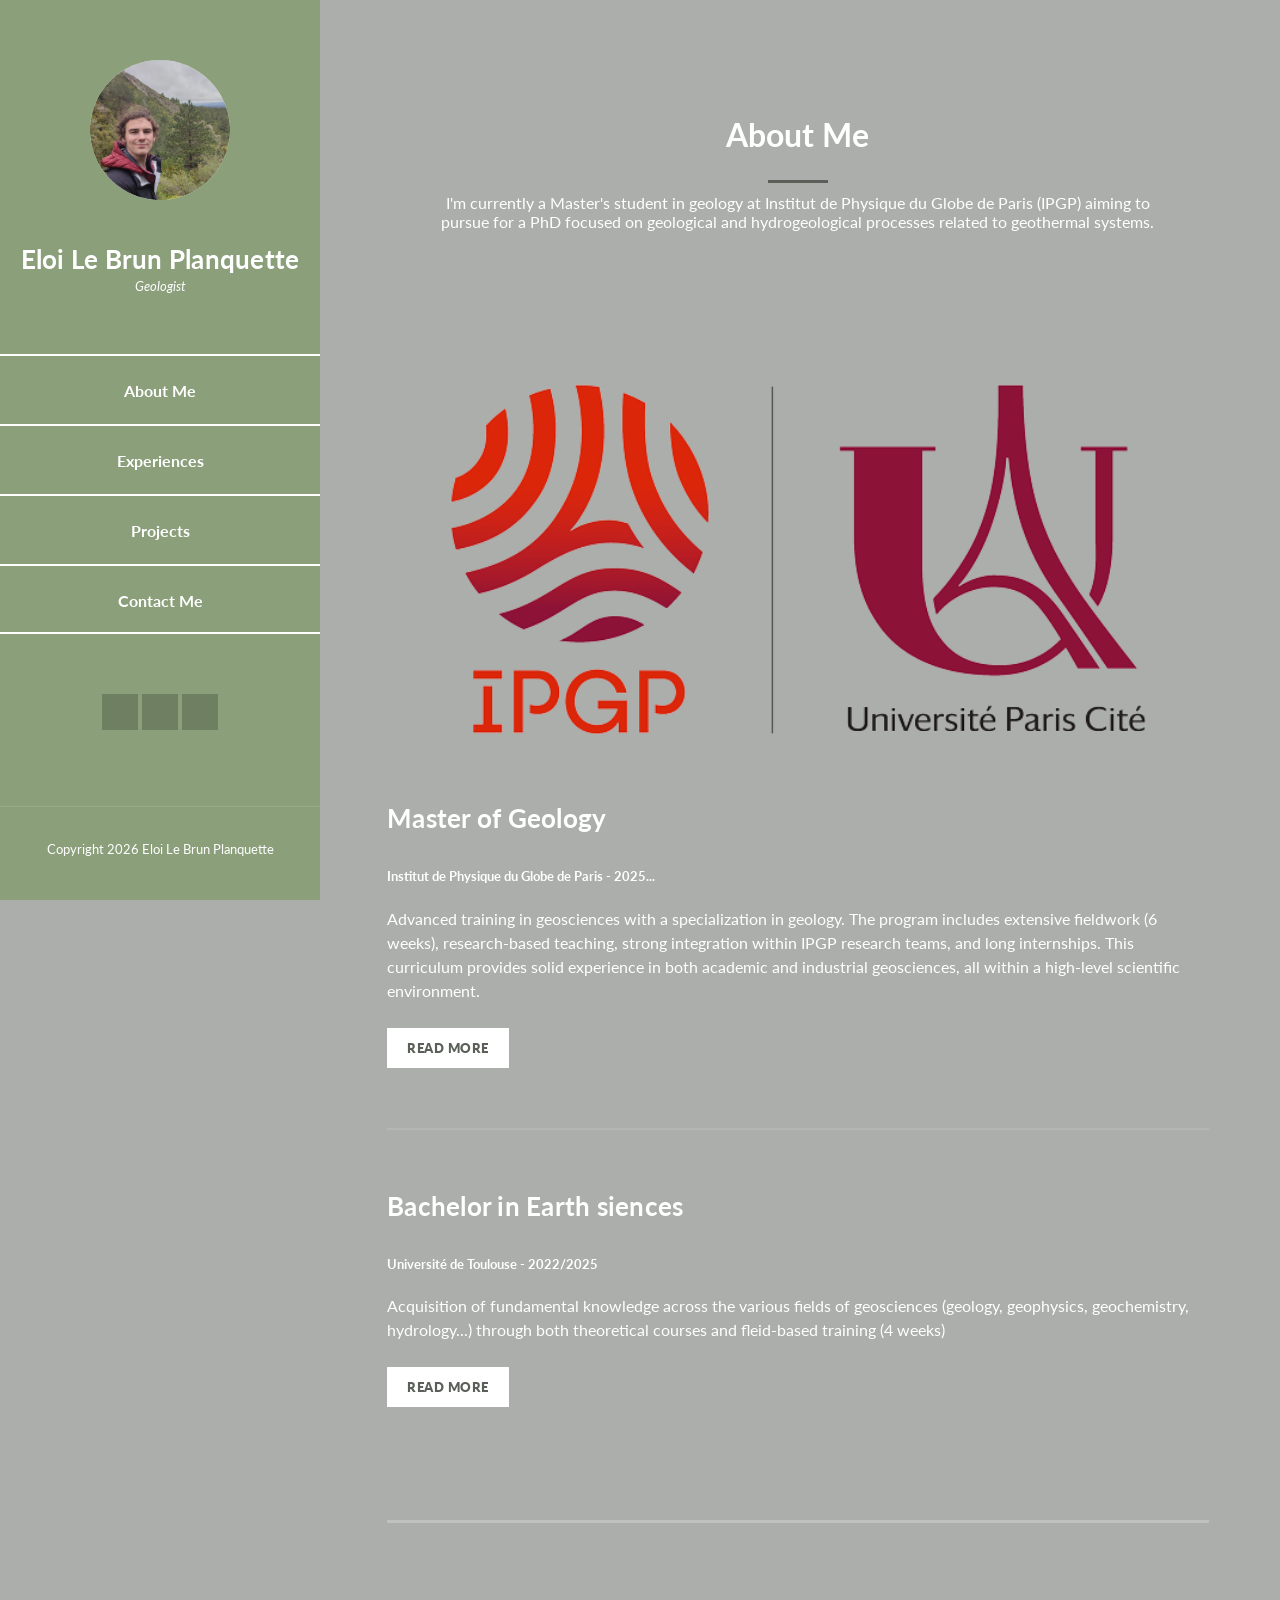
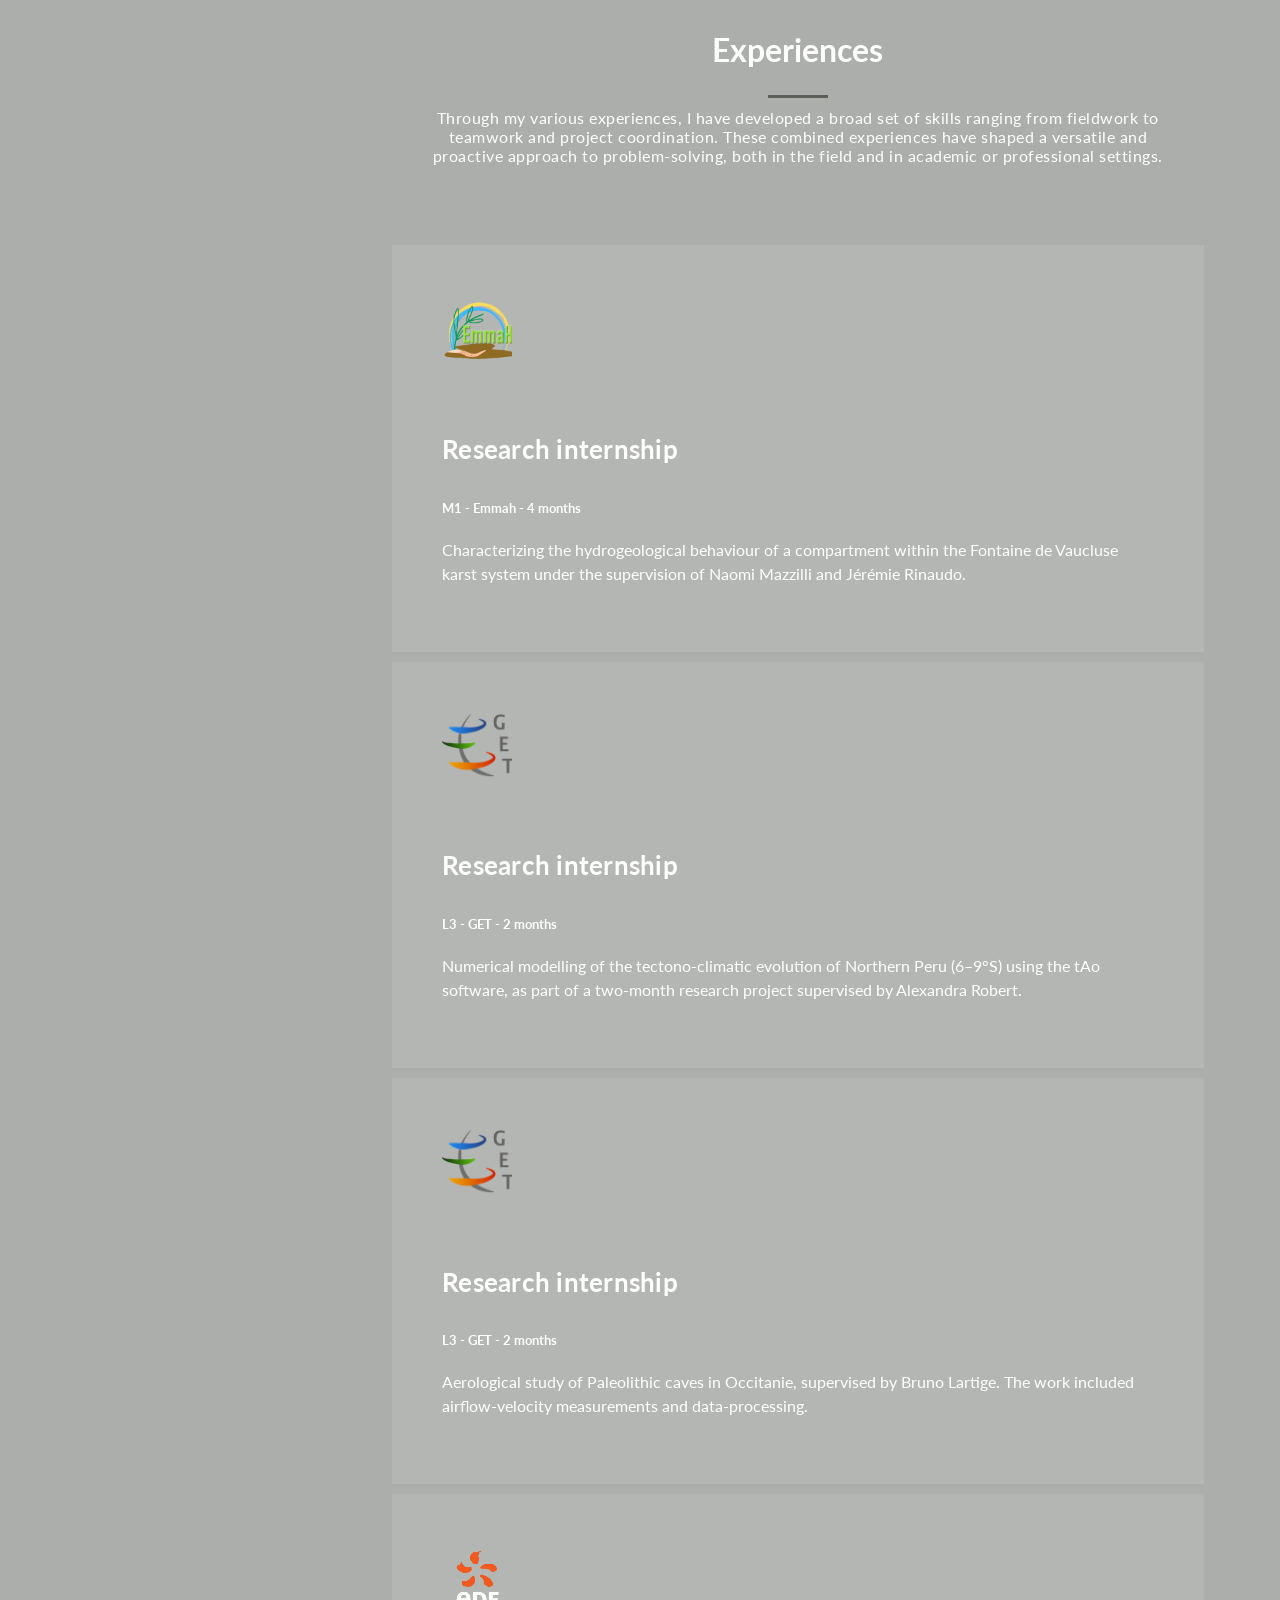
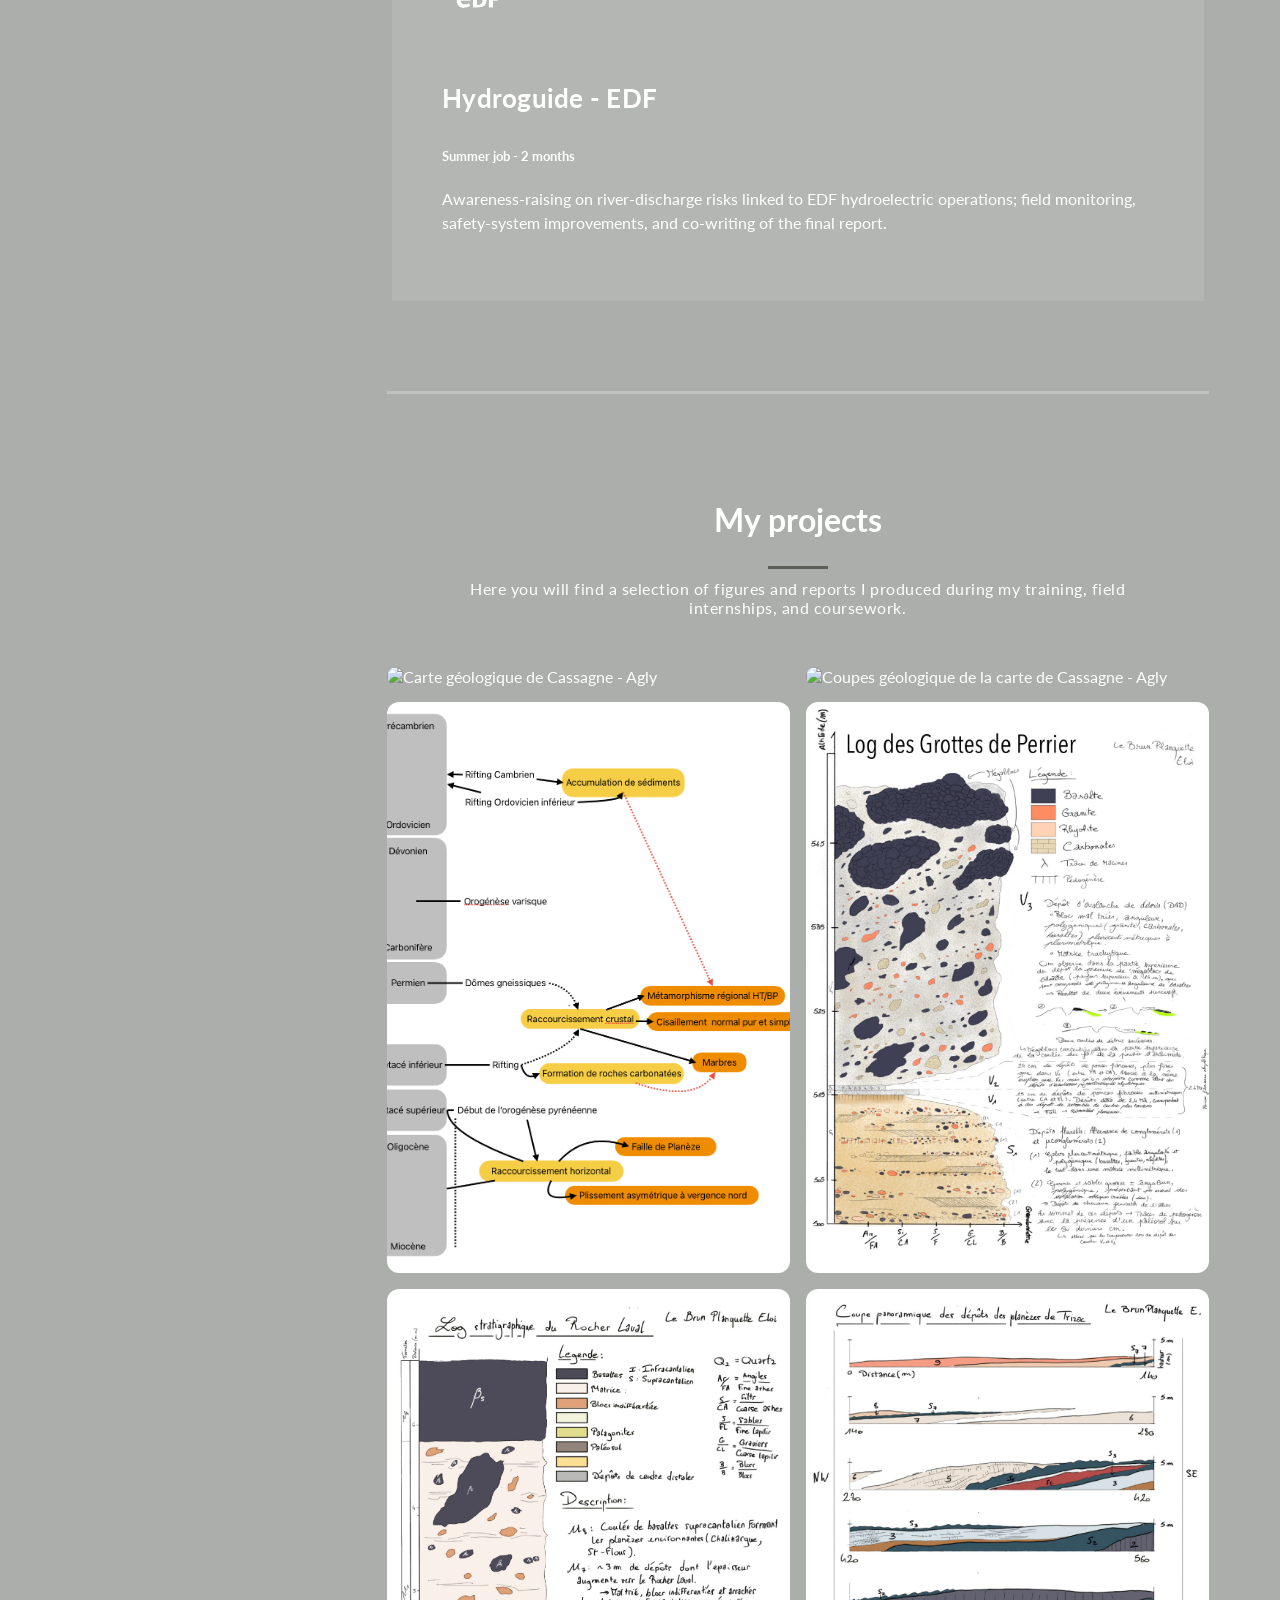
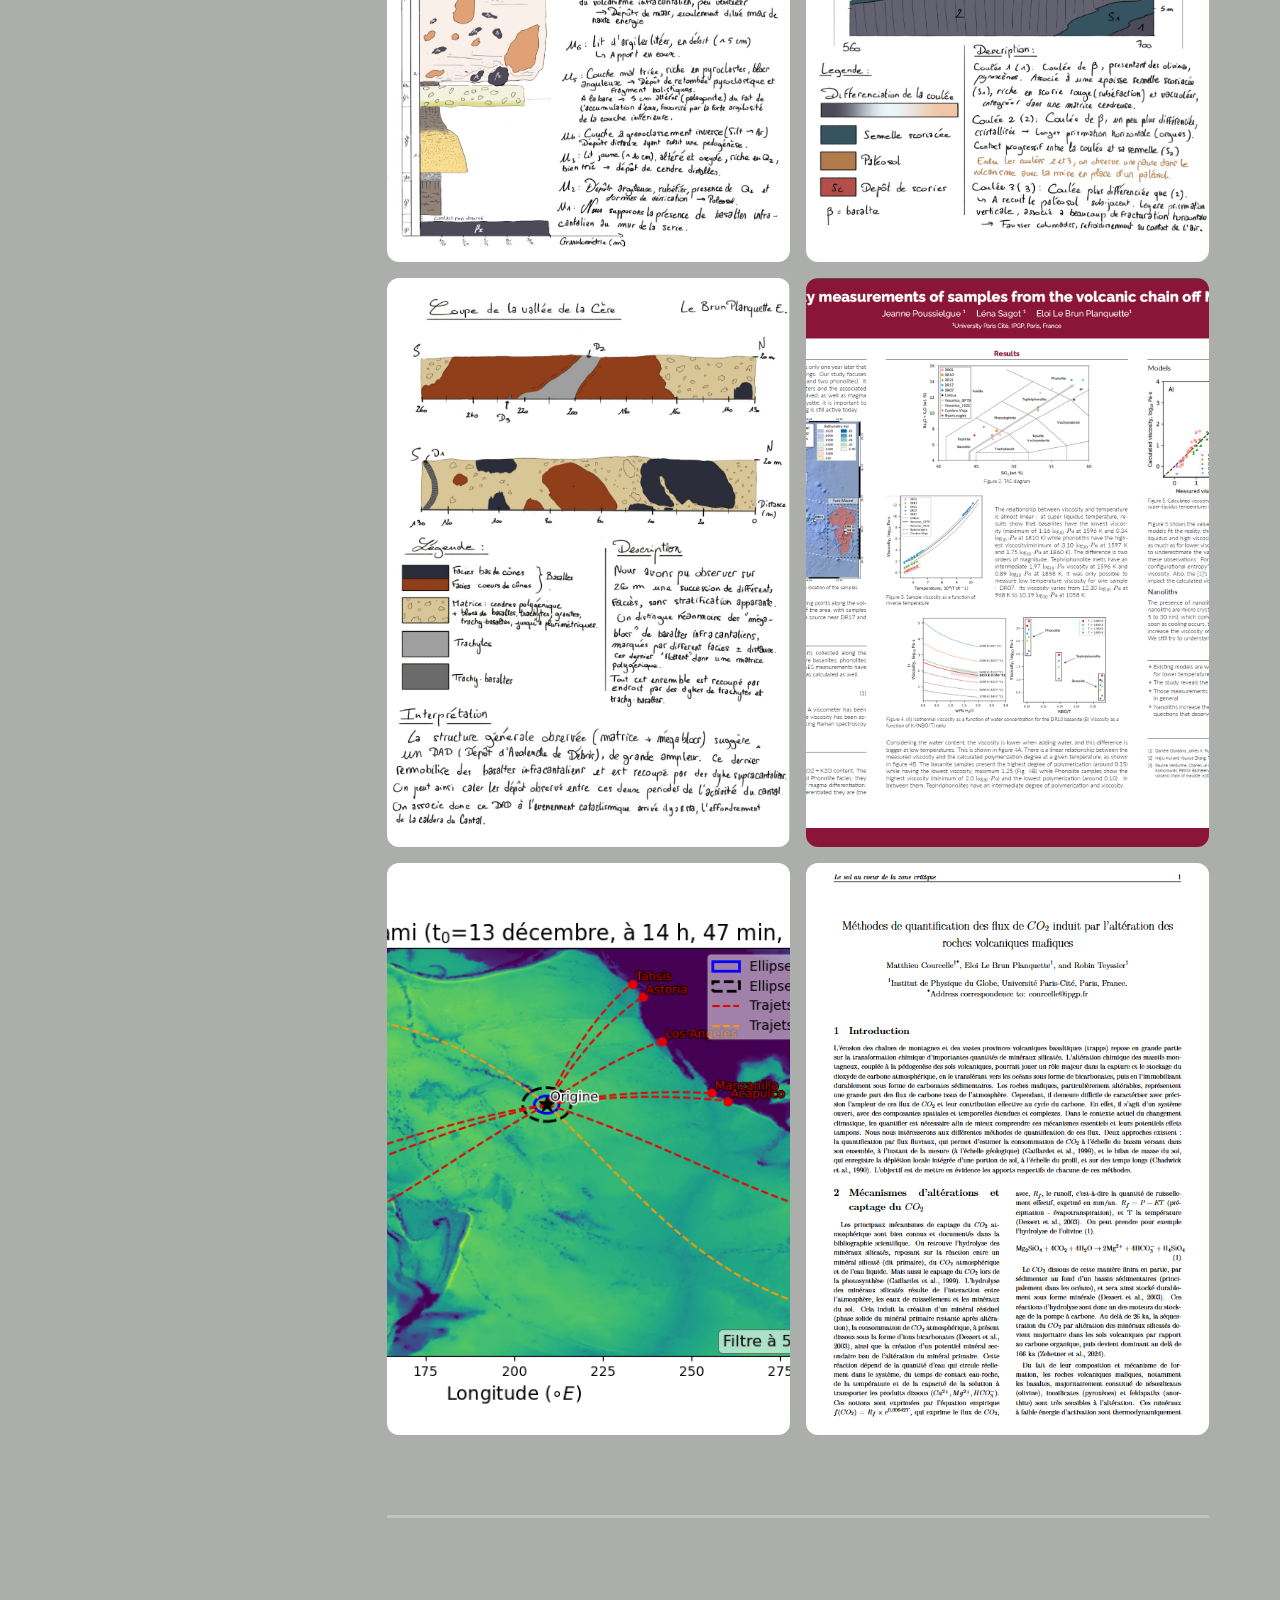
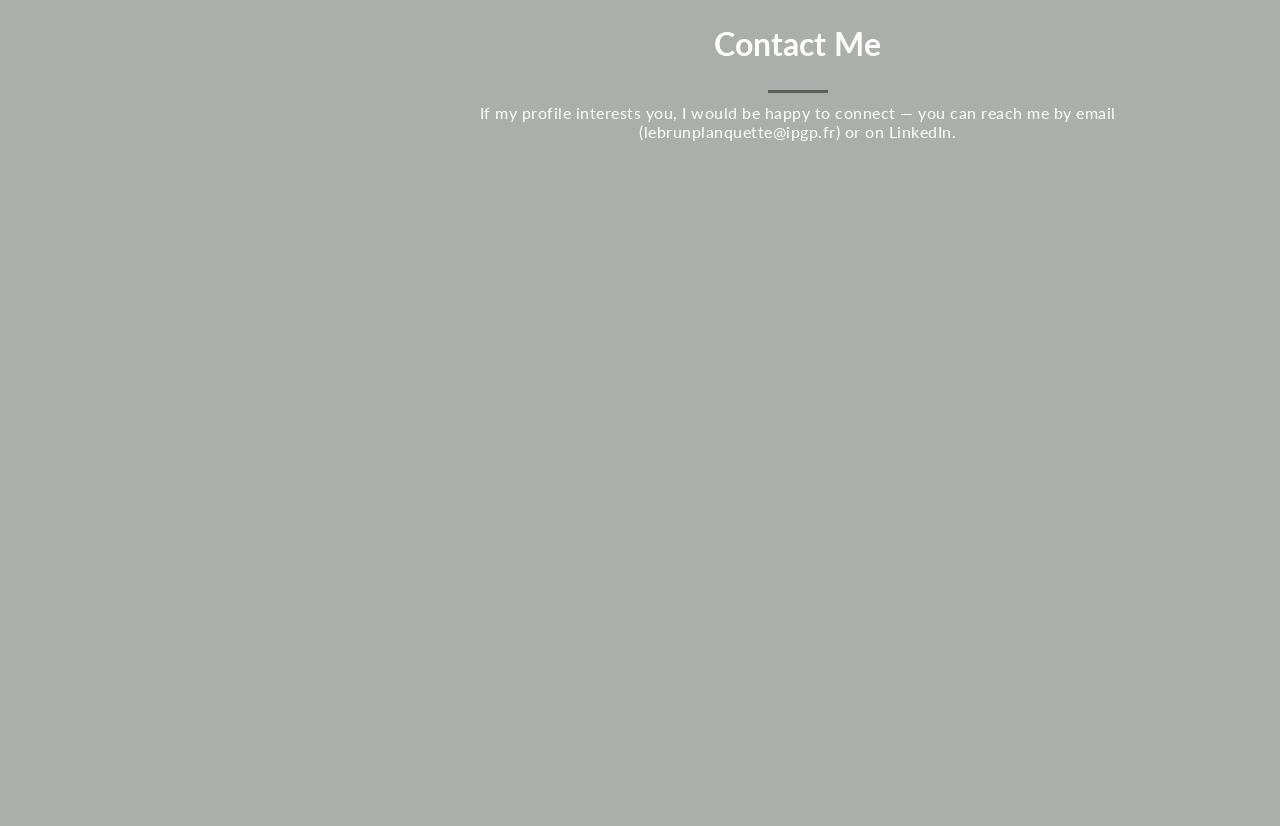
==== commit 05f90dc8: "Update index.html" ====
--- a/docs/index.html
+++ b/docs/index.html
@@ -224,7 +224,7 @@
             </div>
 
             <div class="img-card">
-              <img src="../assets/images/agli3.png" alt="Profil structural">
+              <img src="./assets/images/agli3.png" alt="Profil structural">
               <div class="img-caption">
                 Schéma interprétatif de l'histoire géodynamique du massif de l’Agly.
 
@@ -232,7 +232,7 @@
             </div>
 
             <div class="img-card">
-              <img src="../assets/images/cantal1.png" alt="Profil structural">
+              <img src="./assets/images/cantal1.png" alt="Profil structural">
               <div class="img-caption">
                 Stratigraphic log of Grottes de Perrier (France - Massif Central).
 
@@ -240,7 +240,7 @@
             </div>
 
             <div class="img-card">
-              <img src="../assets/images/cantal2.png" alt="Profil structural">
+              <img src="./assets/images/cantal2.png" alt="Profil structural">
               <div class="img-caption">
                 Stratigraphic log of Rocher Laval (France - Massif Central).
 
@@ -248,35 +248,35 @@
             </div>
 
             <div class="img-card">
-              <img src="../assets/images/cantal3.png" alt="Profil structural">
+              <img src="./assets/images/cantal3.png" alt="Profil structural">
               <div class="img-caption">
                 Panoramic section of the Planèzes de Trizac deposits (France - Massif Central).
               </div>
             </div>
 
             <div class="img-card">
-              <img src="../assets/images/cantal4.png" alt="Profil structural">
+              <img src="./assets/images/cantal4.png" alt="Profil structural">
               <div class="img-caption">
                 Panoramic section of the Cère Valley (France - Massif Central).
               </div>
             </div>
 
-            <div class="img-card" data-pdf="../assets/docs/poster_Volc.pdf">
-              <img src="../assets/images/poster.png" alt="Profil structural">
+            <div class="img-card" data-pdf="./assets/docs/poster_Volc.pdf">
+              <img src="./assets/images/poster.png" alt="Profil structural">
               <div class="img-caption">
                 Synthetic bibliographic poster – Volcanic Systems course.
               </div>
             </div>
 
             <div class="img-card">
-              <img src="../assets/images/Or_M2_200.png" alt="Profil structural">
+              <img src="./assets/images/Or_M2_200.png" alt="Profil structural">
               <div class="img-caption">
                 Schéma interprétatif de l'histoire géodynamique du massif de l’Agly.
               </div>
             </div>
 
-            <div class="img-card" data-pdf="../assets/docs/rapport_sol.pdf">
-              <img src="../assets/images/rapport_sol.png" alt="Profil structural">
+            <div class="img-card" data-pdf="./assets/docs/rapport_sol.pdf">
+              <img src="./assets/images/rapport_sol.png" alt="Profil structural">
               <div class="img-caption">
                 Bibliographic report on the impact of mafic volcanic rock weathering on CO₂ fluxes.
               </div>
@@ -666,3 +666,4 @@
     </script>    
   </body>
 </html>
+
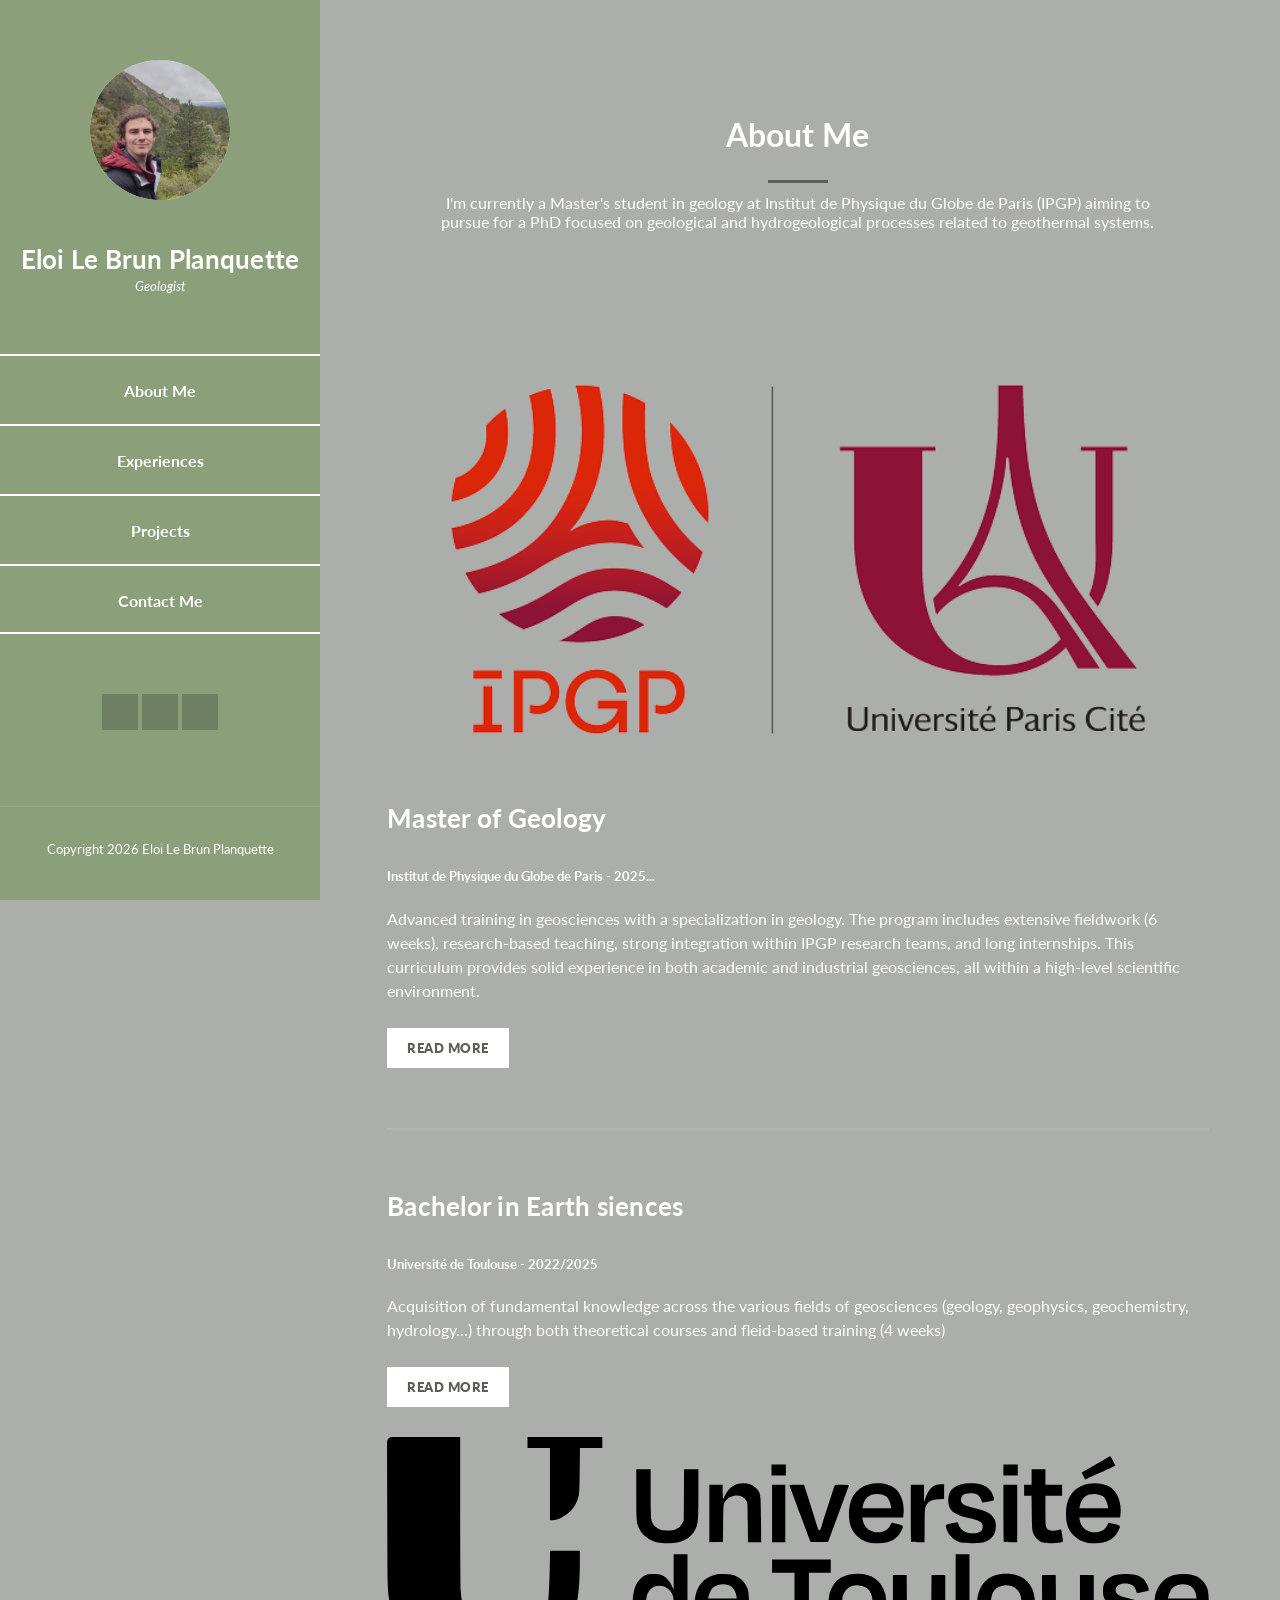
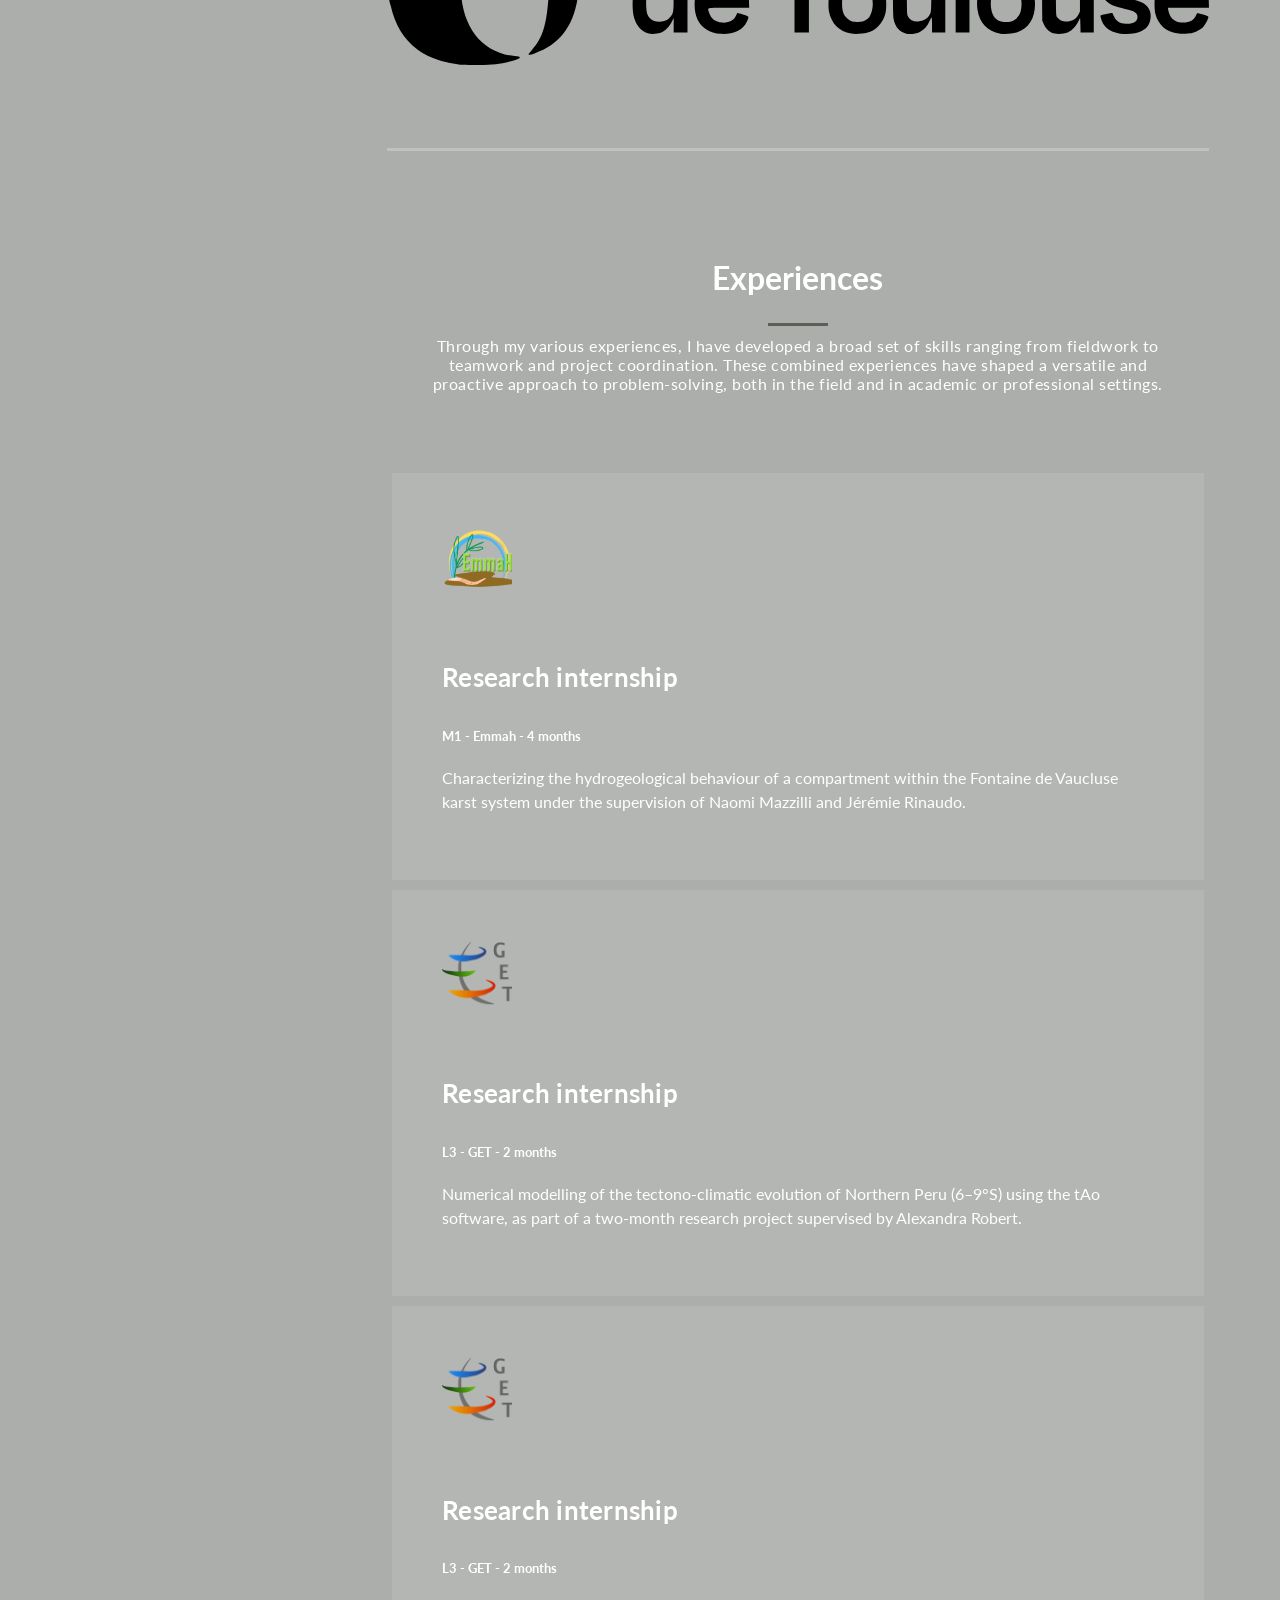
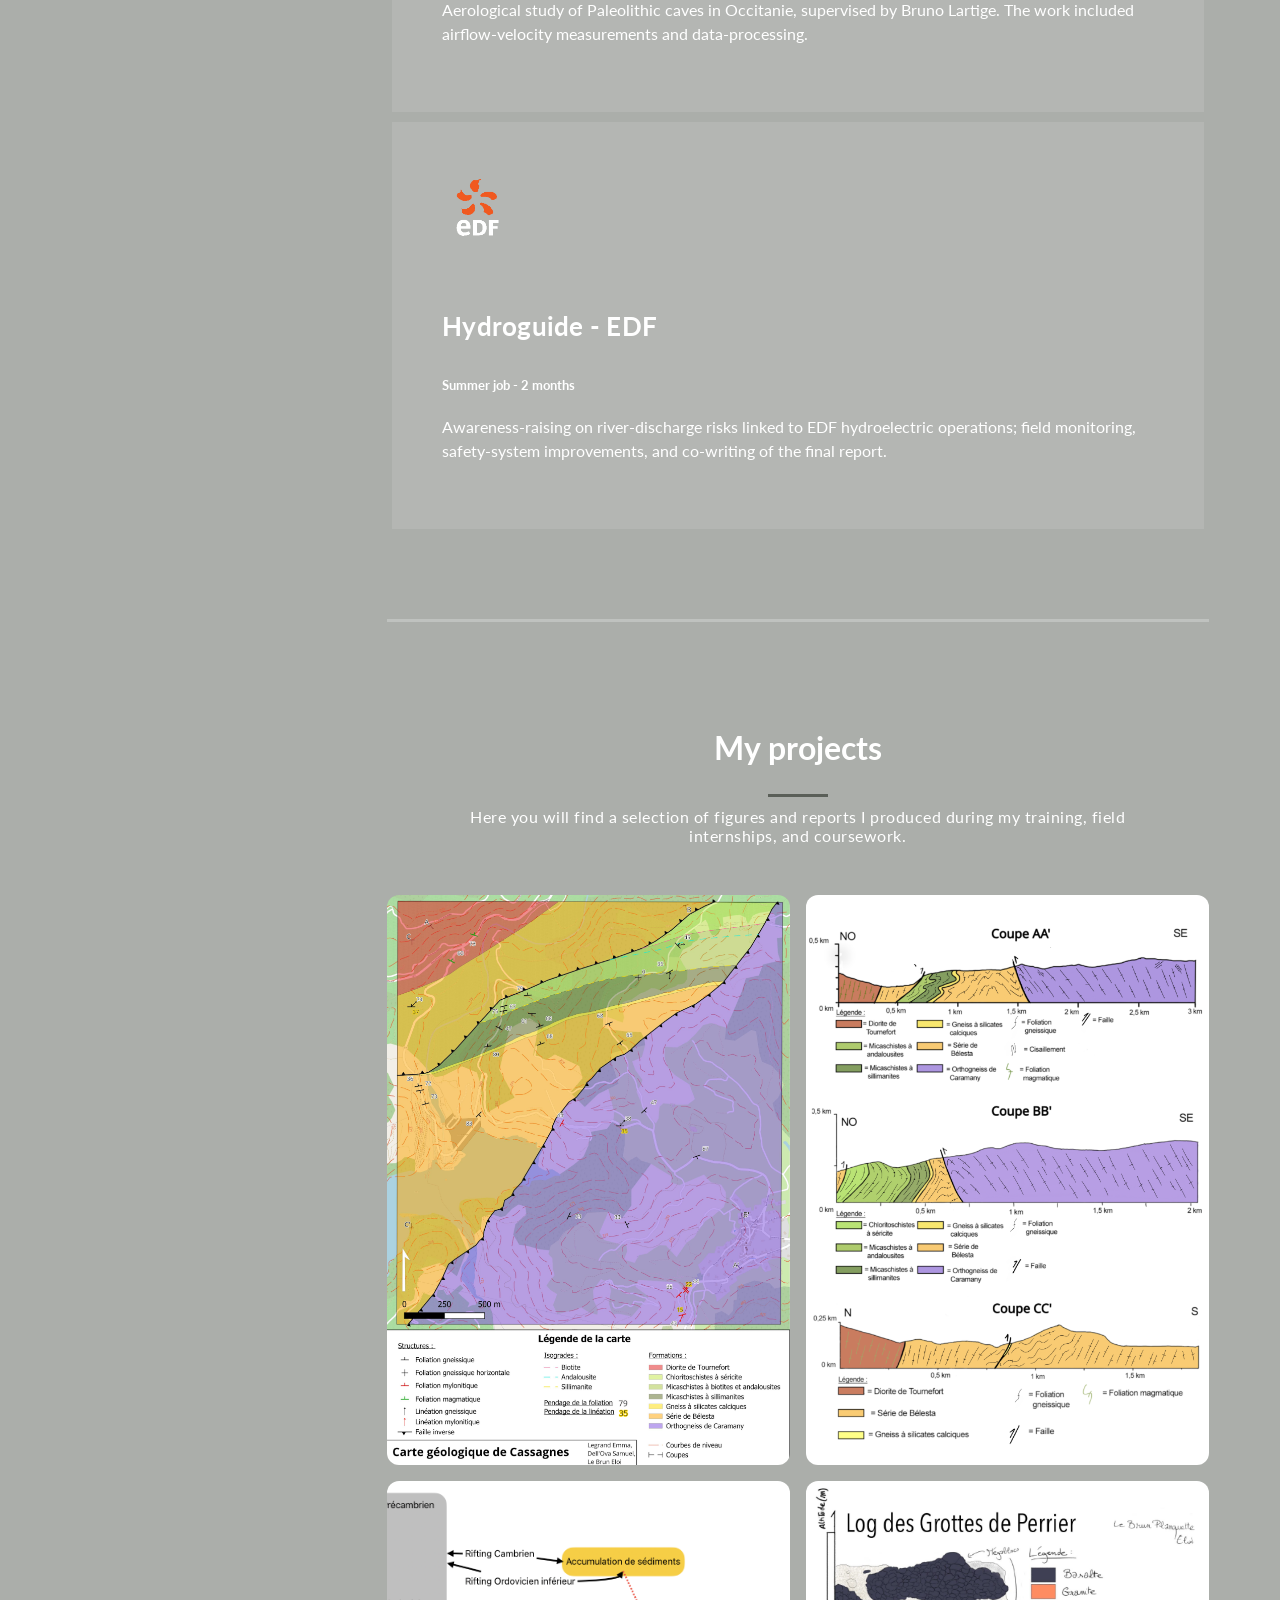
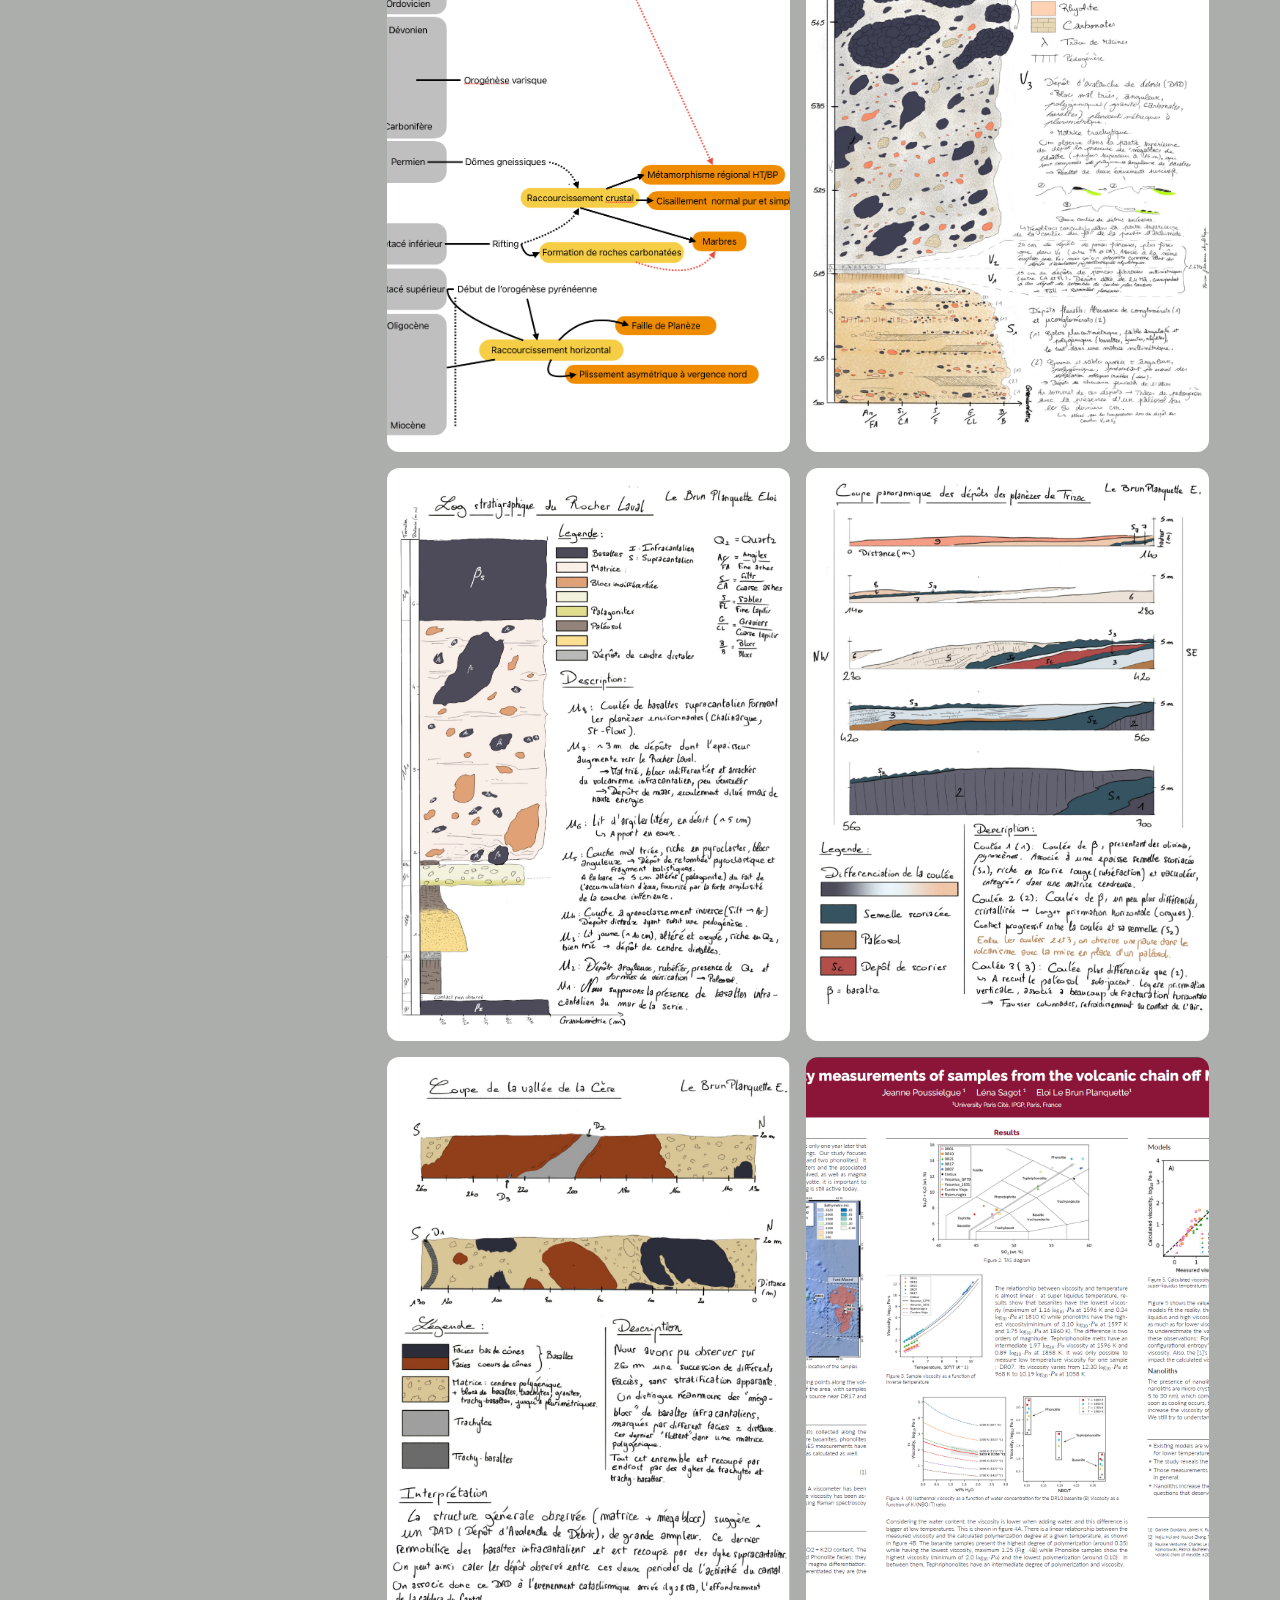
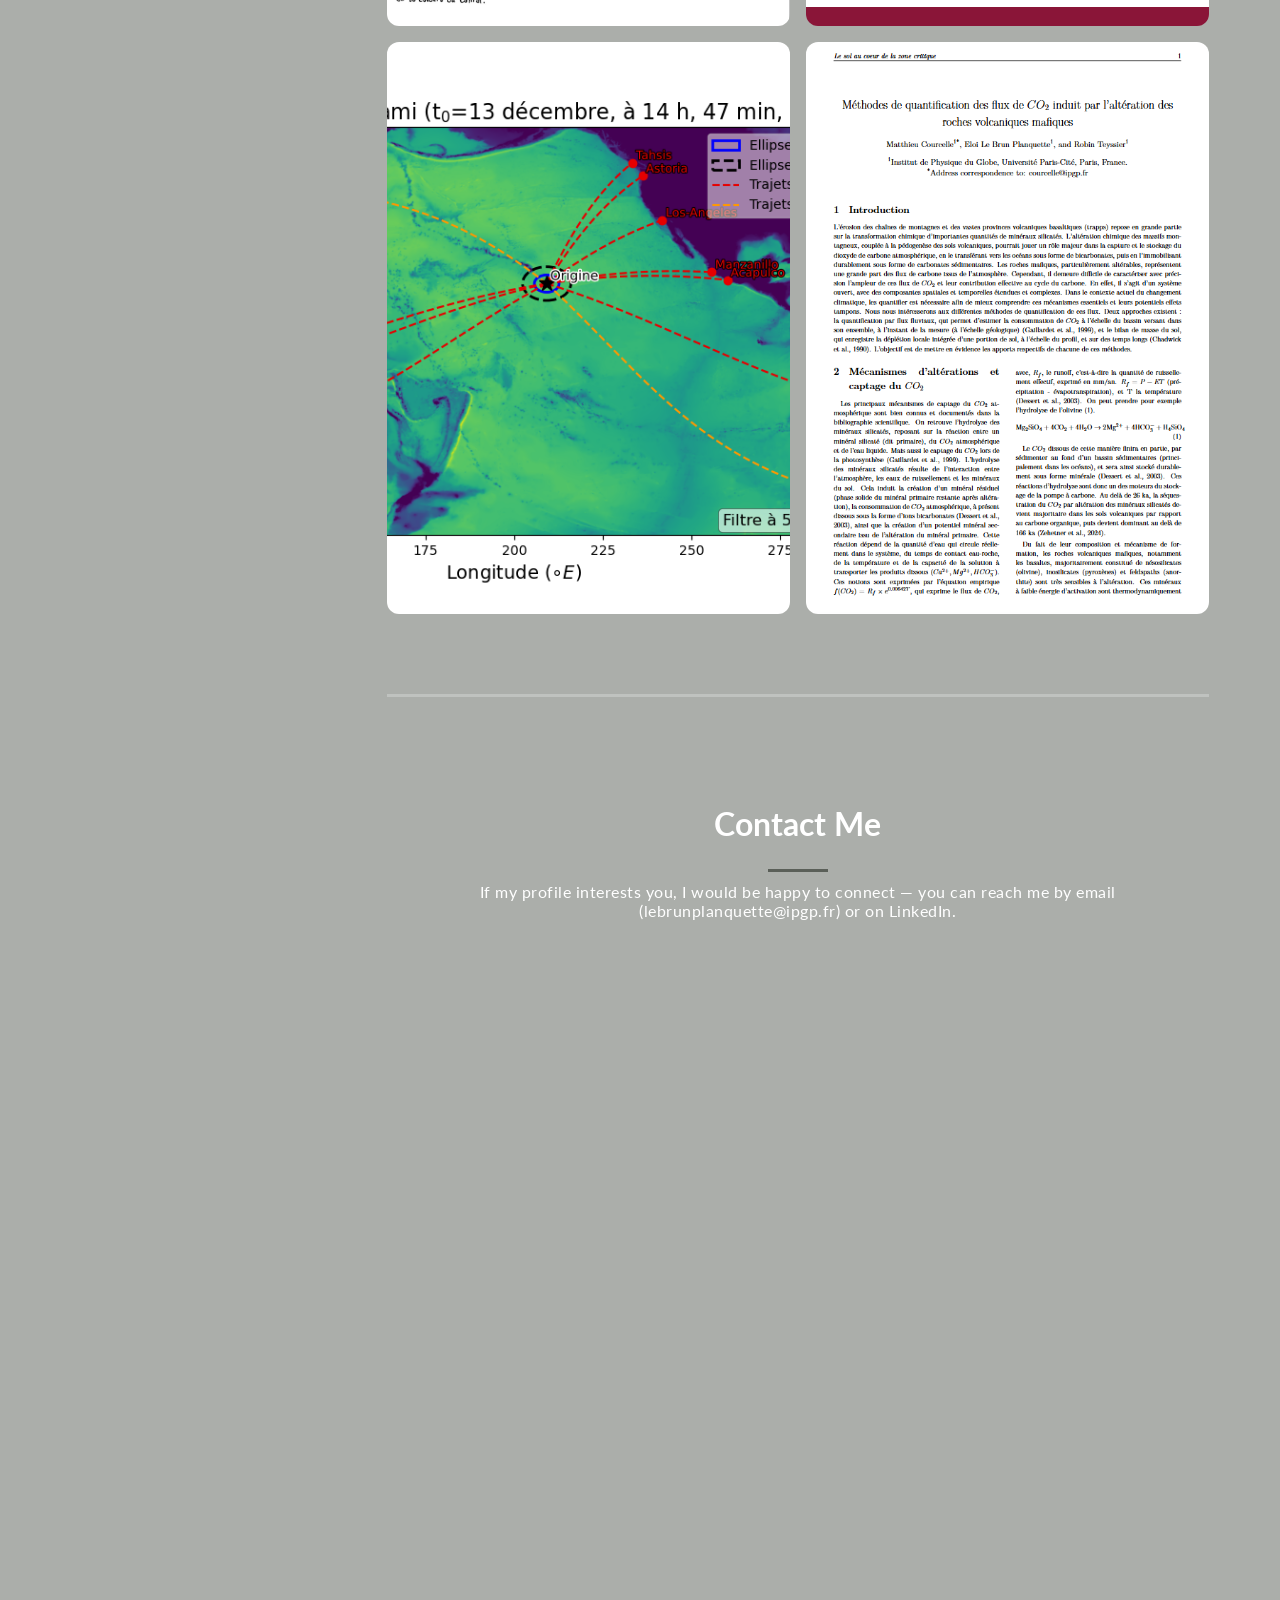
==== commit 5bc8d0a1: "Update index.html" ====
--- a/docs/index.html
+++ b/docs/index.html
@@ -59,7 +59,7 @@
                   <a href="https://www.linkedin.com/in/eloi-le-brun-planquette-794872347" target="_blank"><i class="fa fa-linkedin"></i></a>
                 </li>
                 <li>
-                  <a href="../assets/images/CV2.pdf" target="_blank"><i class="fa fa-file"></i> </a>
+                  <a href="./assets/images/CV2.pdf" target="_blank"><i class="fa fa-file"></i> </a>
                 </li>
                 <li>
                   <a href="#" onclick="copyMail()"><i class="fa fa-envelope-o"></i></a>
@@ -210,14 +210,14 @@
 
           <div class="gallery">
             <div class="img-card">
-              <img src="../assets/images/agli1.png" alt="Carte géologique de Cassagne - Agly">
+              <img src="./assets/images/agli1.png" alt="Carte géologique de Cassagne - Agly">
               <div class="img-caption">
                 Carte géologique de Cassagne - Agly
               </div>
             </div>
 
             <div class="img-card">
-              <img src="../assets/images/agli2.png" alt="Coupes géologique de la carte de Cassagne - Agly">
+              <img src="./assets/images/agli2.png" alt="Coupes géologique de la carte de Cassagne - Agly">
               <div class="img-caption">
                 Coupes géologique de la carte de Cassagne - Agly
               </div>
@@ -667,3 +667,5 @@
   </body>
 </html>
 
+
+
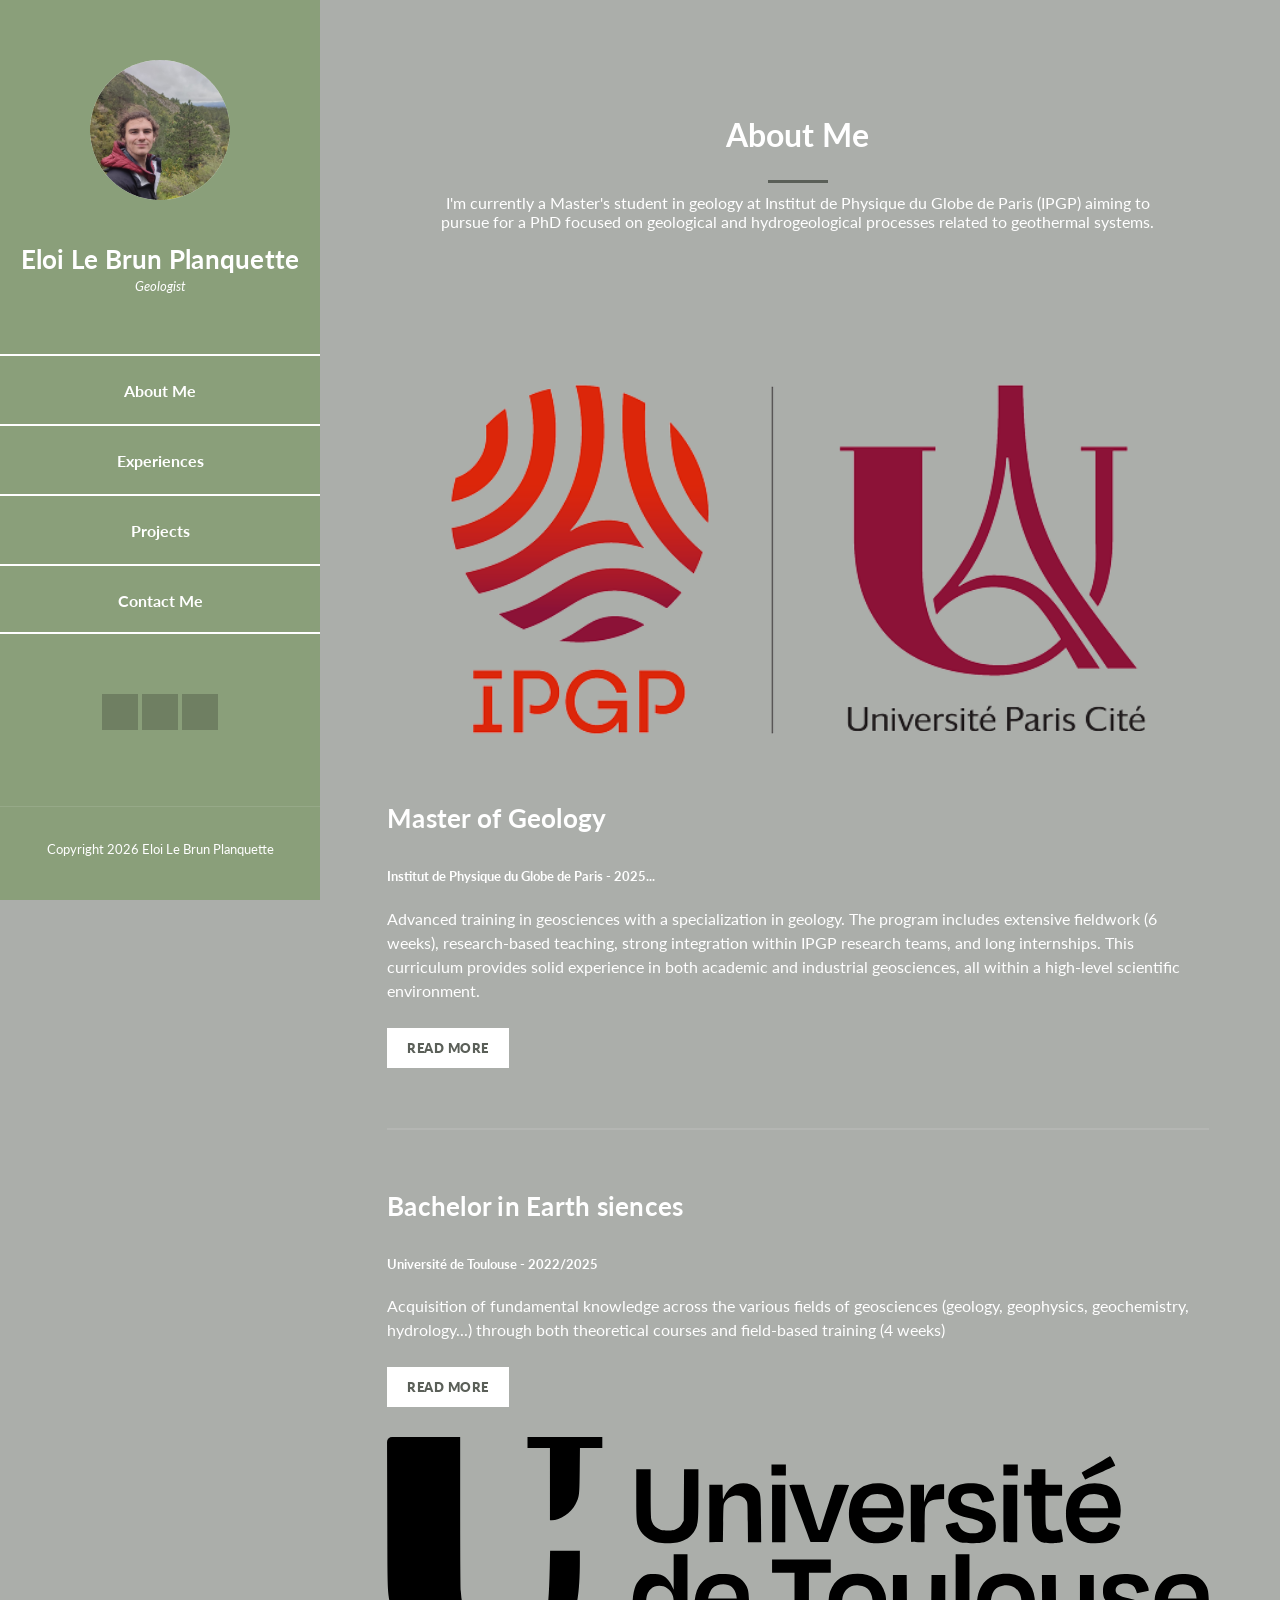
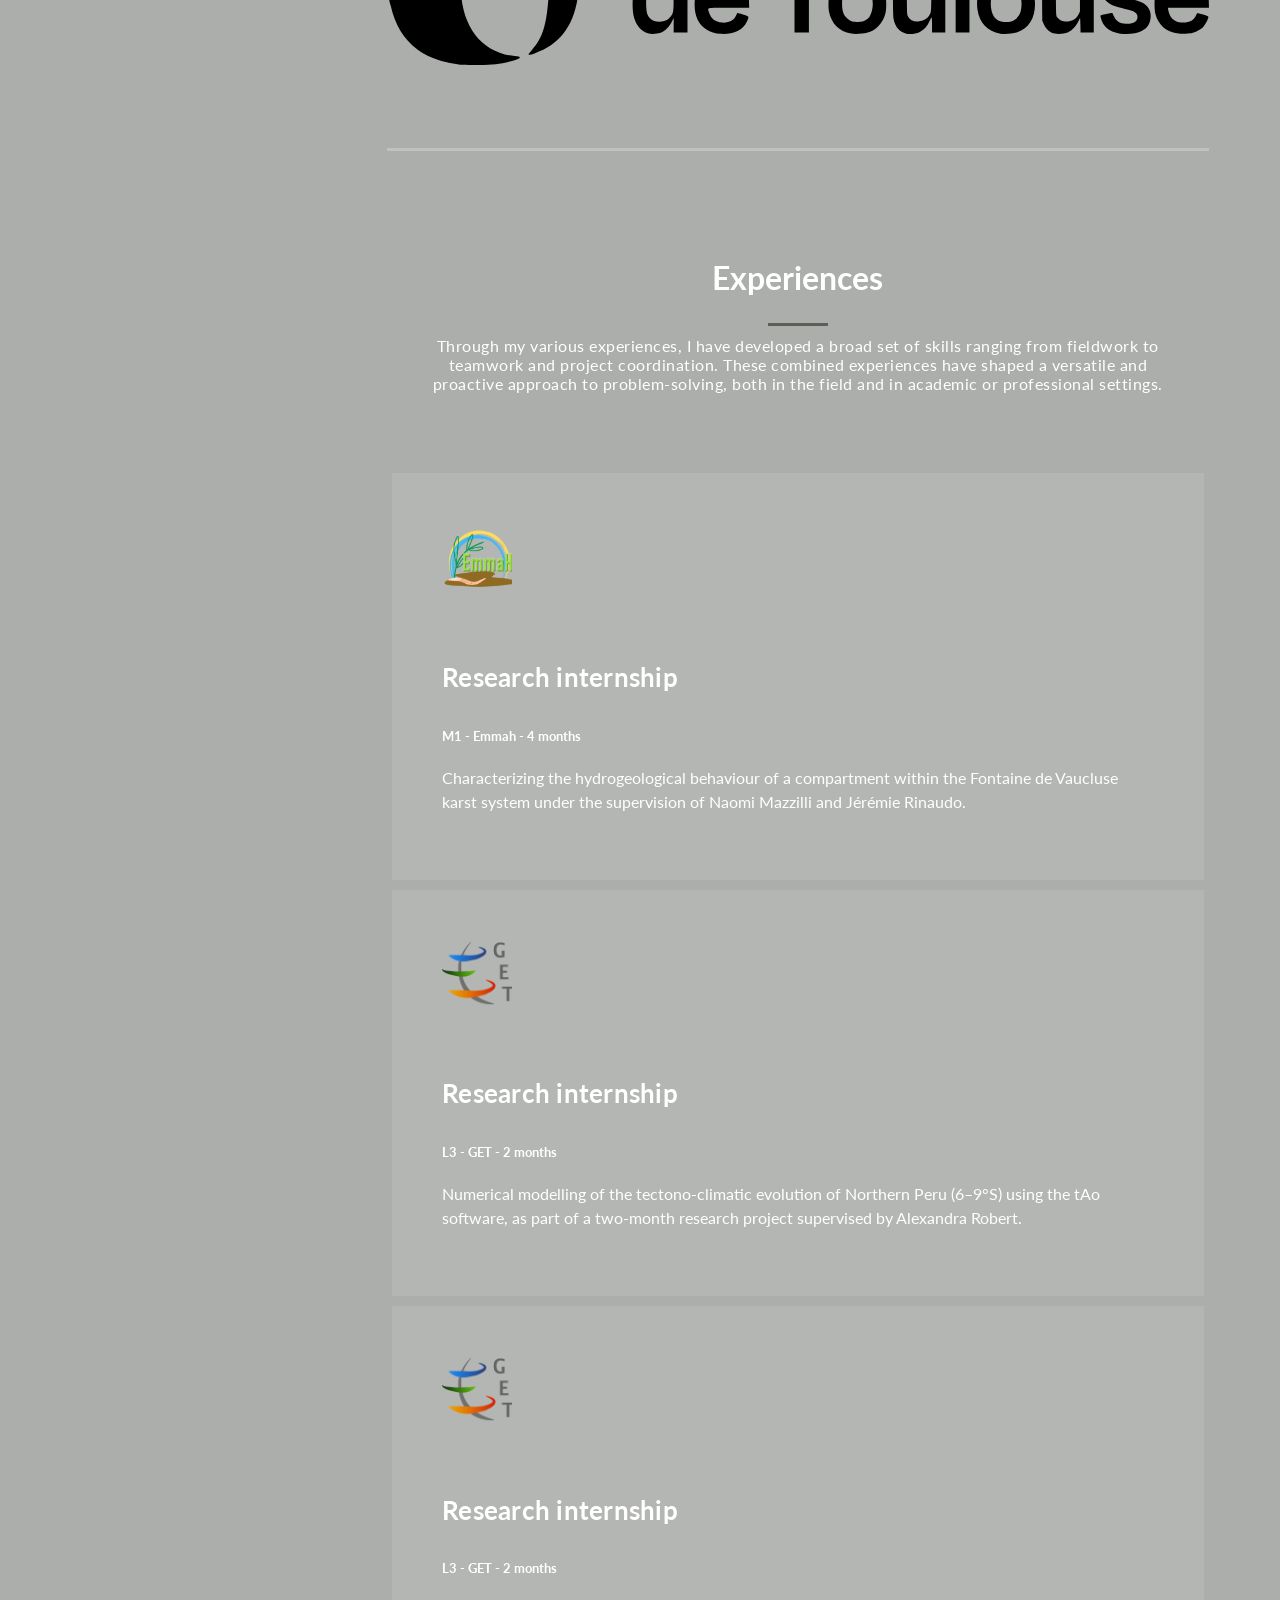
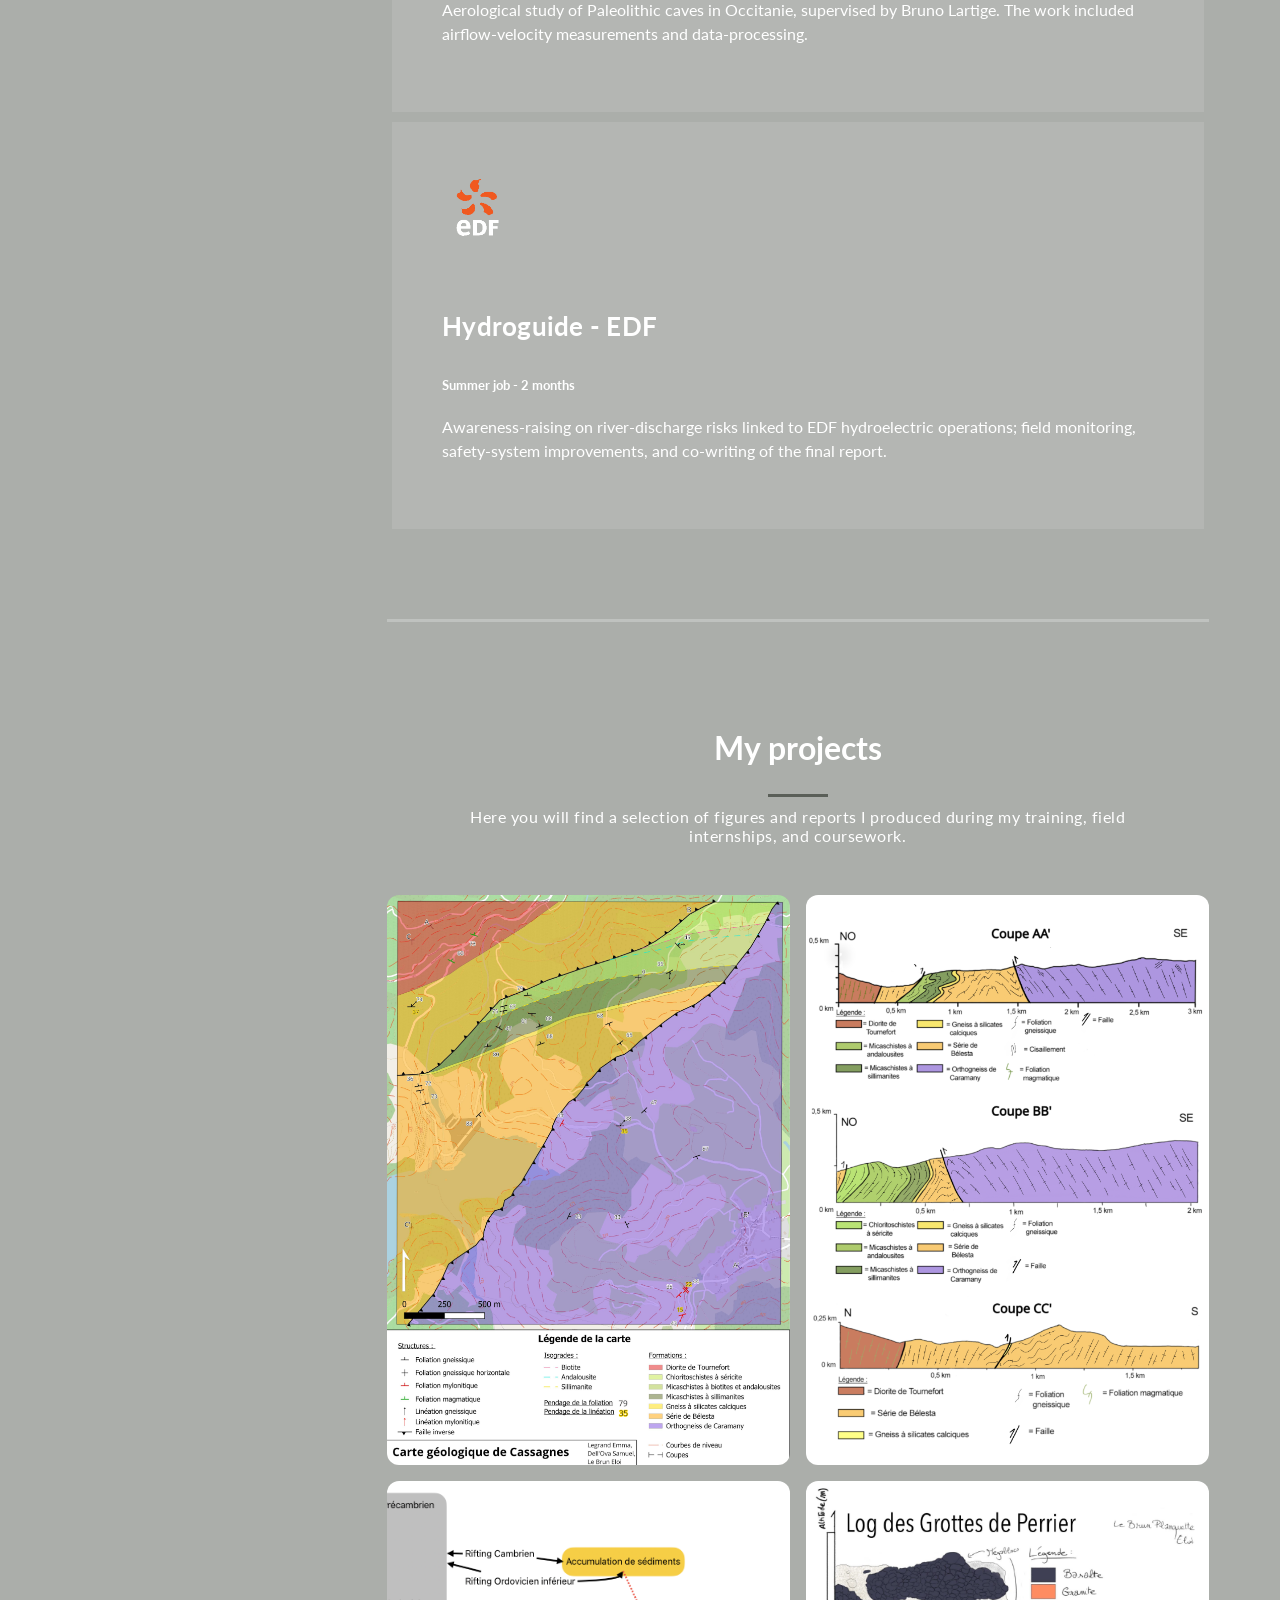
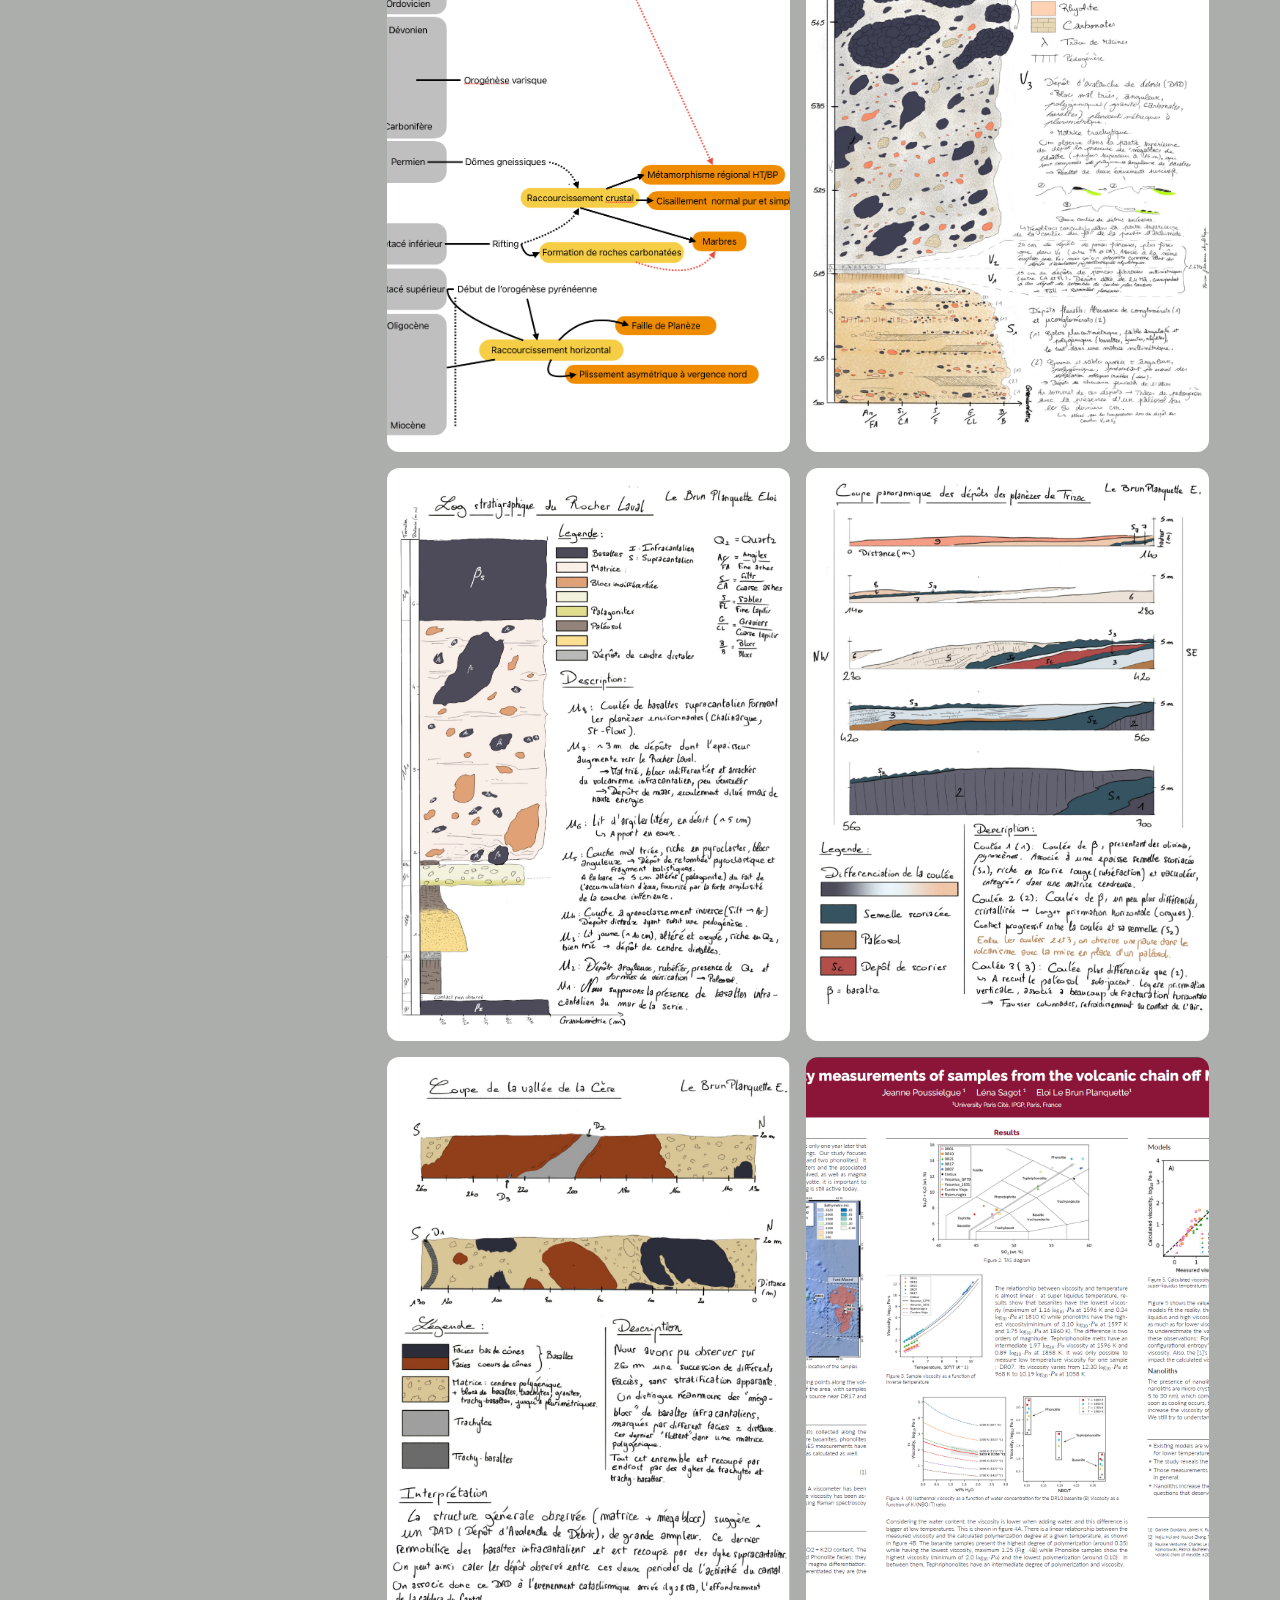
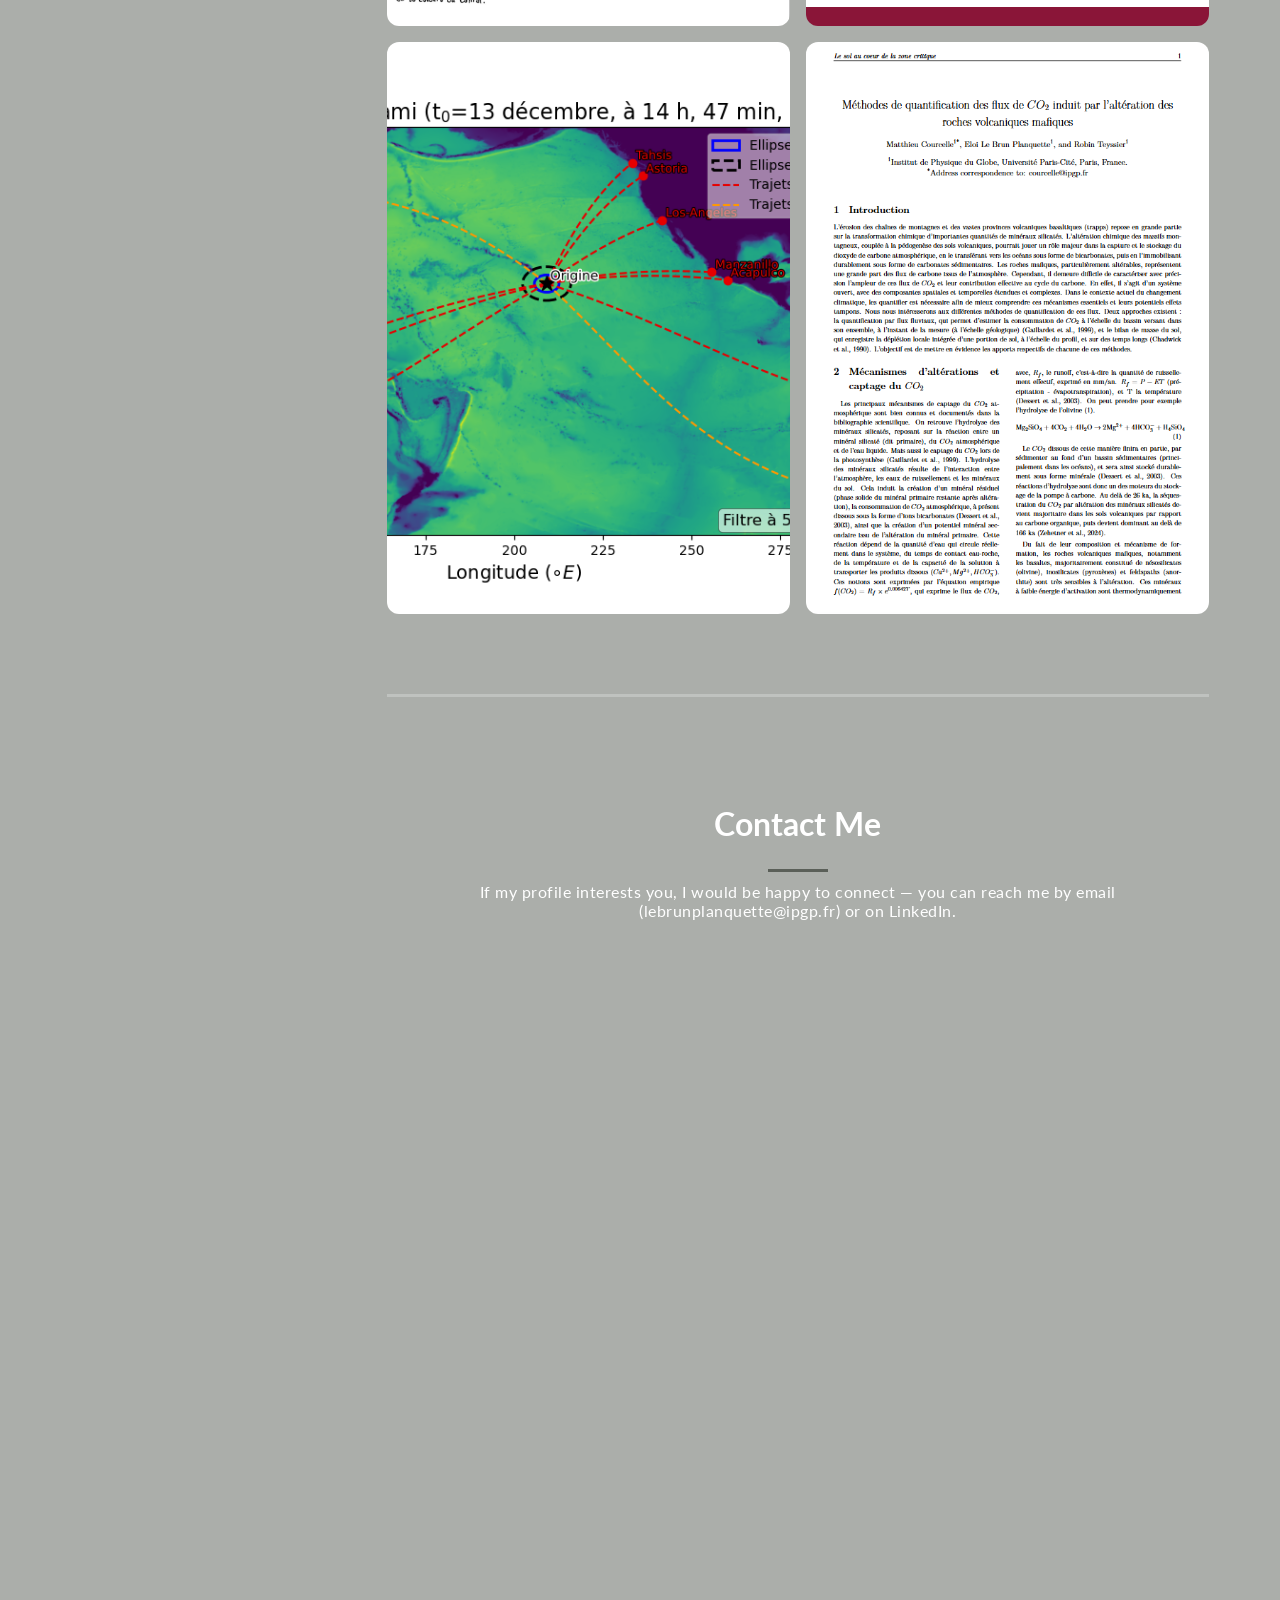
==== commit 3cbefa6d: "Update index.html" ====
--- a/docs/index.html
+++ b/docs/index.html
@@ -120,7 +120,7 @@
                   <p>
                   Acquisition of fundamental knowledge across the various fields of geosciences 
                   (geology, geophysics, geochemistry, hydrology...) through both theoretical courses 
-                  and fleid-based training (4 weeks)
+                  and field-based training (4 weeks)
                   </p>
                   <div class="white-button">
                     <a href="#">Read More</a>
@@ -669,3 +669,4 @@
 
 
 
+
